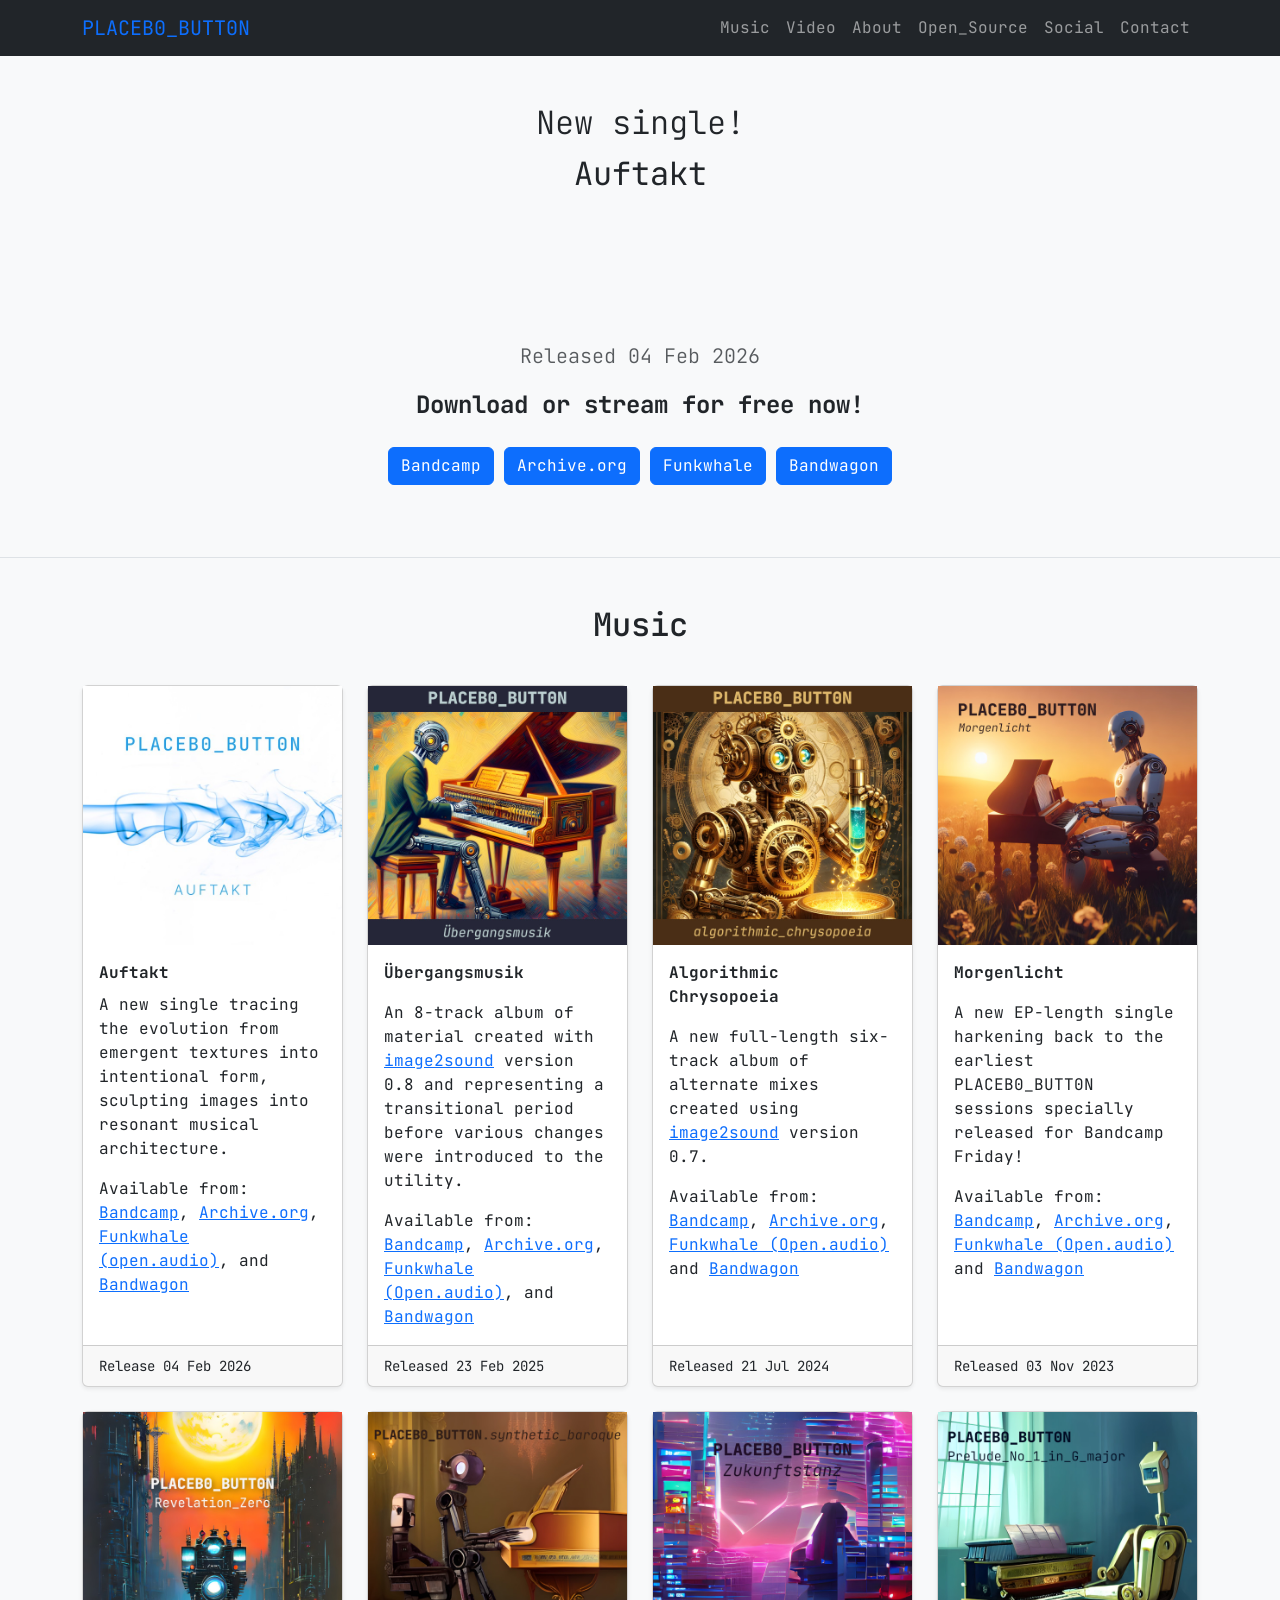
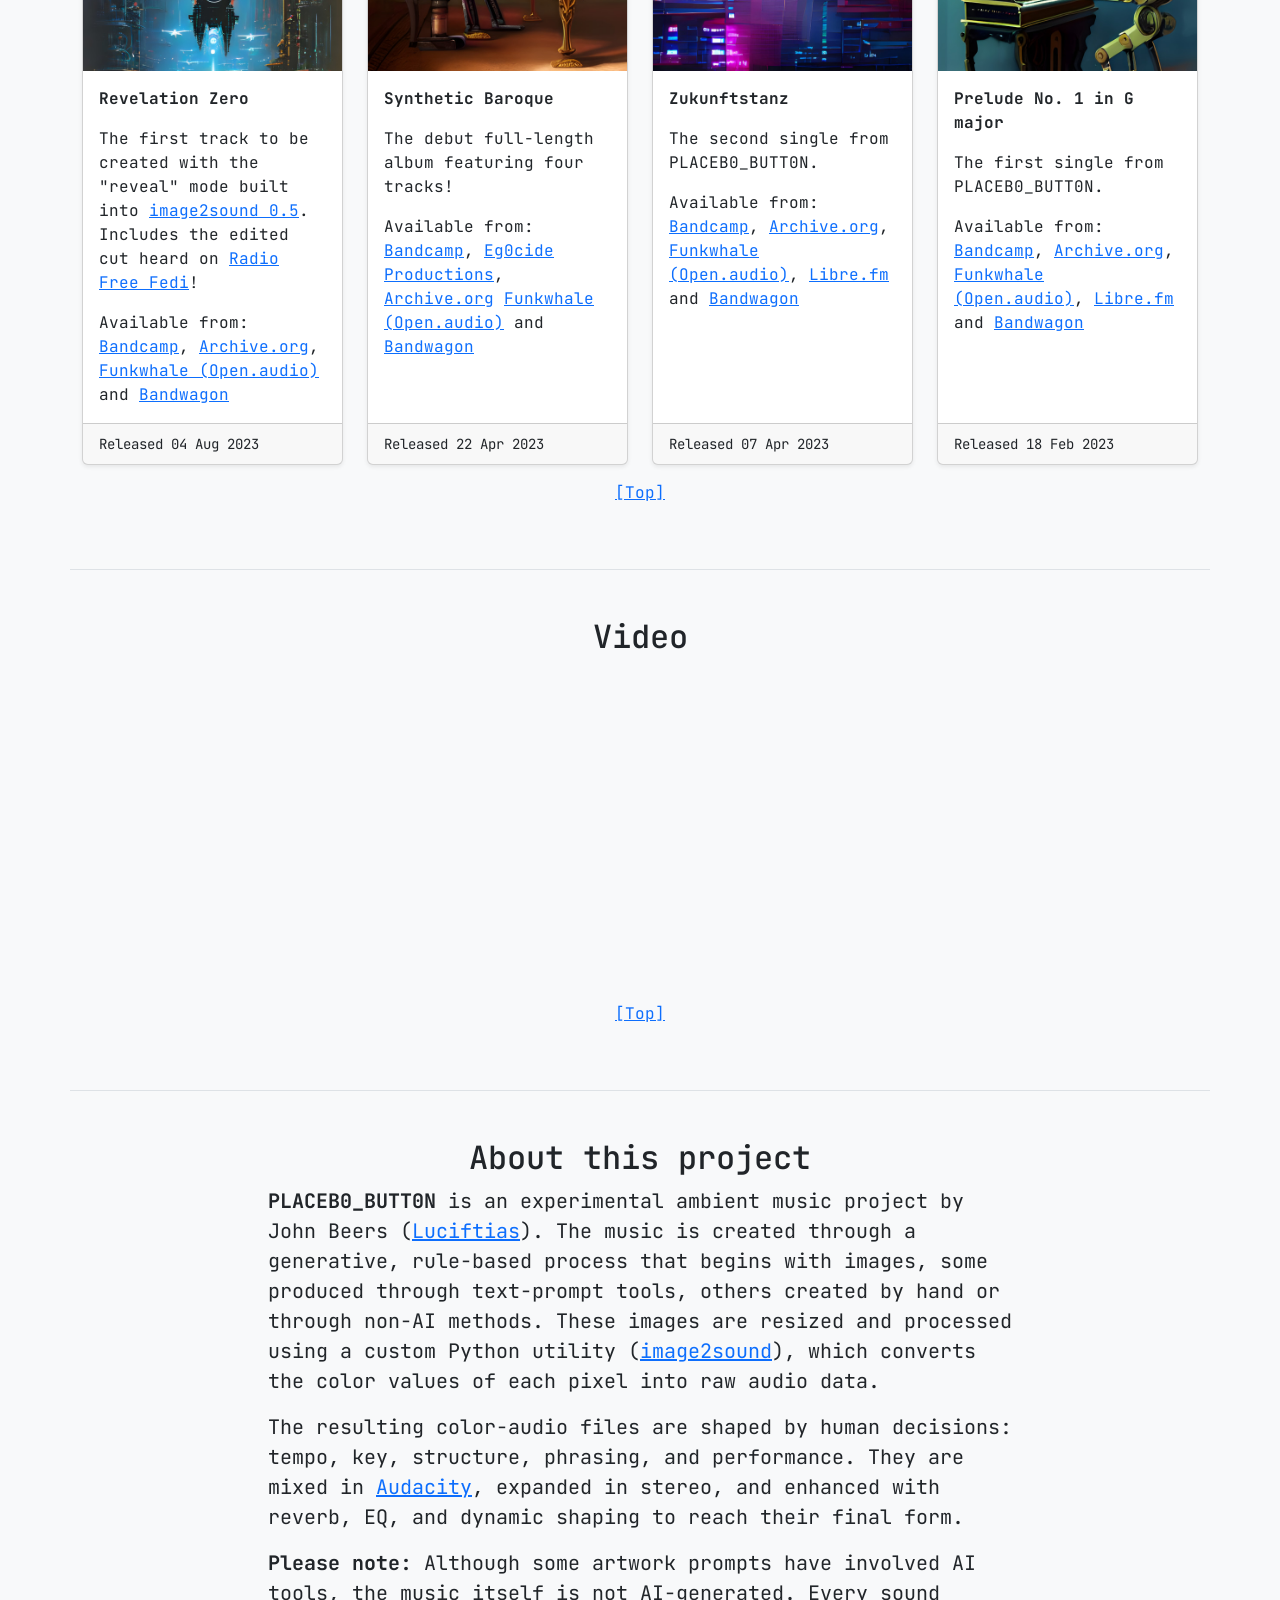
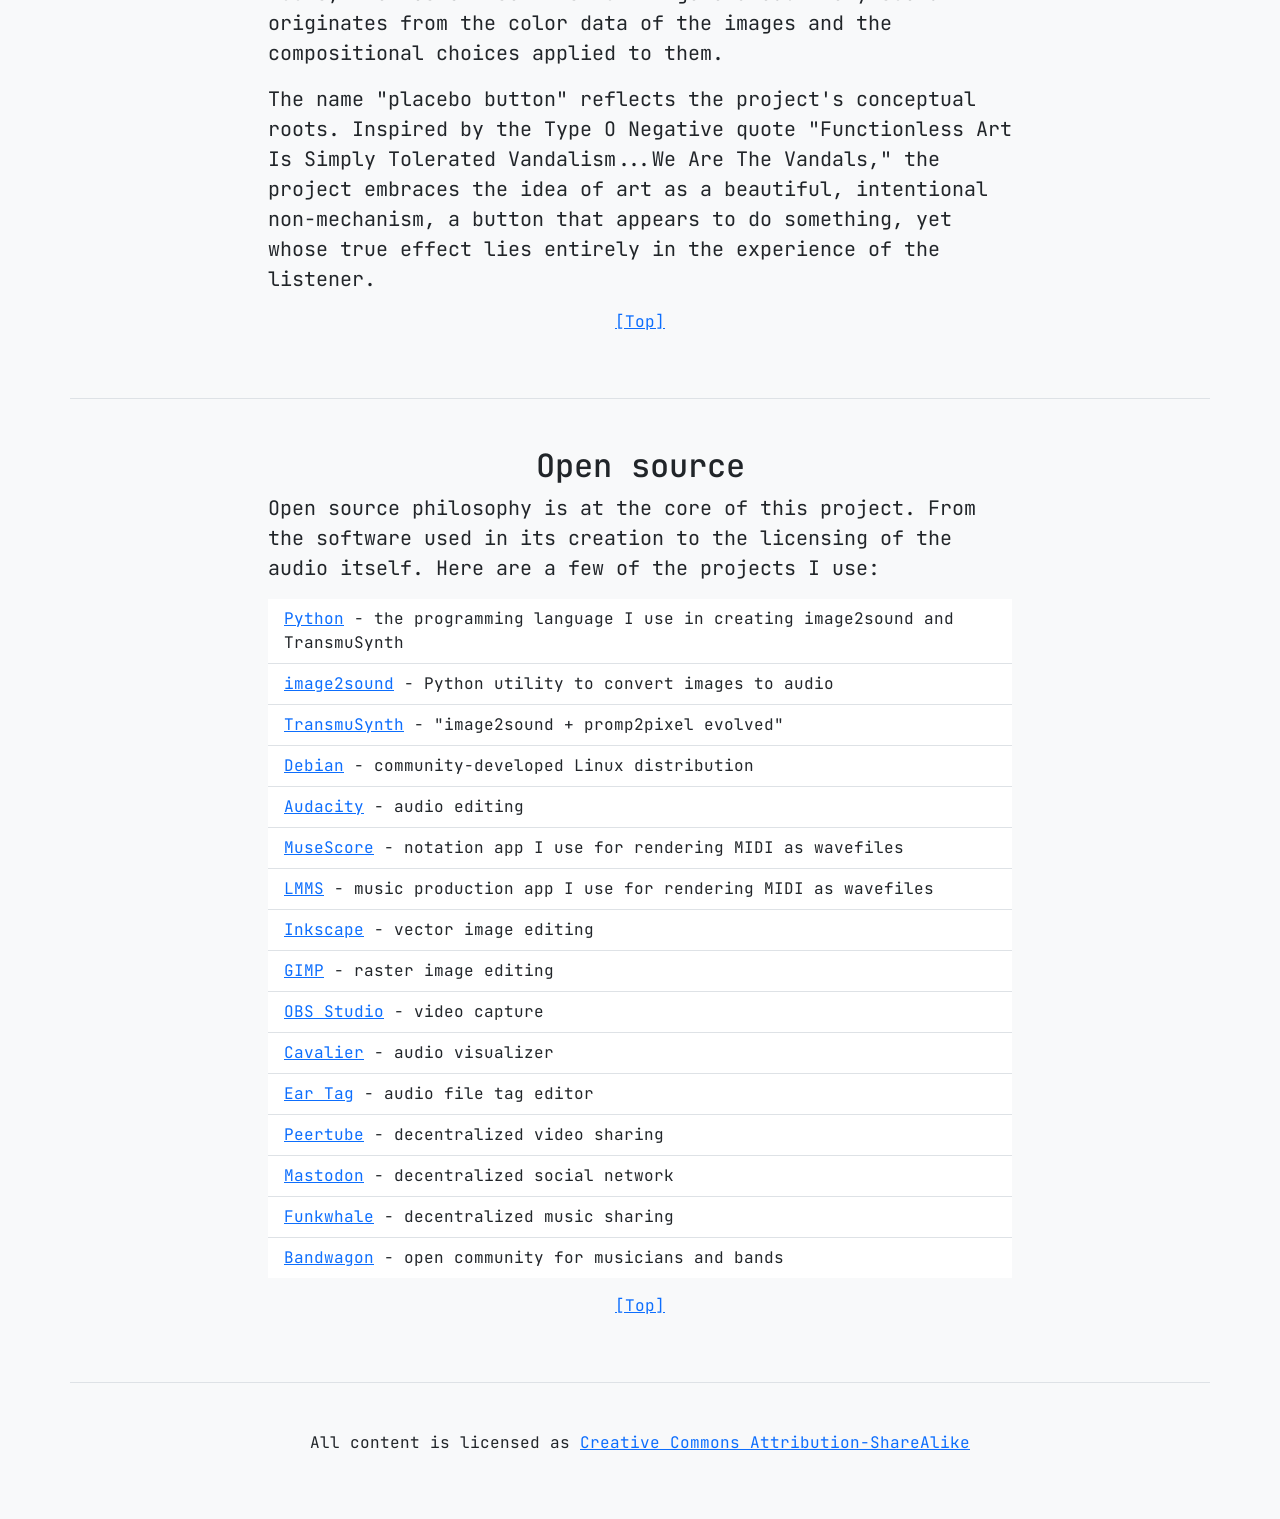
==== index.html @ 955a3306 "Add local copies for Bootstrap" ====
<!doctype html>
<html lang="en">

<head>
    <meta charset="UTF-8">
    <meta name="viewport" content="width=device-width, initial-scale=1">
    <meta name="keywords" content="experimental, ambient, generative music, process music, computer music, python">
    <meta name="description" content="Placebo Button: experimental ambient">
    <link rel="stylesheet" href="css/bootstrap.min.css">
    <link rel="stylesheet" href="css/style.css">
    <title>Placebo Button</title>
</head>

<body>

    <!-- Navbar -->
    <nav class="navbar navbar-expand-lg navbar-dark bg-dark sticky-top">
        <div class="container container-fluid">
            <a class="navbar-brand text-primary" href="#top">PLACEB0_BUTT0N</a>
            <button class="navbar-toggler" type="button" data-bs-toggle="collapse"
                data-bs-target="#navbarSupportedContent" aria-controls="navbarSupportedContent" aria-expanded="false"
                aria-label="Toggle navigation">
                <span class="navbar-toggler-icon"></span>
            </button>
            <div class="collapse navbar-collapse justify-content-end" id="navbarSupportedContent">
                <ul class="navbar-nav mb-2 mb-lg-0">
                    <li class="nav-item">
                        <a class="nav-link" href="#music">Music</a>
                    </li>
                    <li class="nav-item">
                        <a class="nav-link" href="#video">Video</a>
                    </li>
                    <li class="nav-item">
                        <a class="nav-link" href="#about">About</a>
                    </li>
                    <li class="nav-item">
                        <a class="nav-link" href="#opensource">Open_Source</a>
                    </li>
                    <li class="nav-item">
                        <a class="nav-link" href="https://mastodon.social/@johnbeers">Social</a>
                    </li>
                    <li class="nav-item">
                        <a class="nav-link" href="mailto:jaerrib[at]tutanota[dot]com">Contact</a>
                    </li>
                </ul>
            </div>
        </div>
    </nav>
    <!-- End Navbar -->

    <main>

        <!-- Recent -->
        <section class="text-center container" id="top">
            <div class="row py-5">
                <div class="col-lg-6 col-md-8 mx-auto">
                    <h2 class="fw-light">New single!</h2>
                    <p class="fs-2">Auftakt</p>
                    <iframe style="border: 0; width: 400px; height: 120px;"
                        src="https://bandcamp.com/EmbeddedPlayer/album=2917614278/size=large/bgcol=ffffff/linkcol=0687f5/tracklist=false/artwork=small/transparent=true/"
                        seamless><a href="https://placebobutton.bandcamp.com/album/bergangsmusik">Auftakt by
                            Placebo Button</a></iframe>
                    <p class="lead text-body-secondary">Released 04 Feb 2026</p>
                    <p class="fw-bold fs-4 text-tertiary">Download or stream for free now!</p>
                    <p>
                        <a href="https://placebobutton.bandcamp.com/album/auftakt"
                            class="btn btn-primary my-2">Bandcamp</a>
                        <a href="https://archive.org/details/placebo-button-auftakt"
                            class="btn btn-primary my-2">Archive.org</a>
                        <a href="https://open.audio/library/albums/22148" class="btn btn-primary my-2">Funkwhale</a>
                        <a href="https://bandwagon.fm/69831b5cc3019e7d682afc79"
                            class="btn btn-primary my-2">Bandwagon</a>
                    </p>
                </div>
            </div>
        </section>
        <!-- End Recent -->

        <!-- Music -->
        <section class="album py-5 border-top" id="music">
            <div class="container">
                <h2 class="text-center">Music</h2>
                <div class="row row-cols-1 mt-3 row-cols-sm-1 row-cols-md-2 row-cols-lg-4 g-4">

                    <div class="col d-flex align-items-stretch">
                        <div class="card shadow-sm">
                            <img src="img/Auftakt-cover.jpg" alt="Auftakt artwork">
                            <div class="card-body">
                                <p class="card-title fw-bold">Auftakt</p>
                                <p class="card-text">A new single tracing the evolution from emergent textures into
                                    intentional form, sculpting images into resonant musical architecture.</p>
                                <p class="card-text">Available from: <a href="https://placebobutton.bandcamp.com/album/auftakt">Bandcamp</a>, <a href="https://archive.org/details/placebo-button-auftakt">Archive.org</a>, <a href="https://open.audio/library/albums/22148">Funkwhale (open.audio)</a>,
                                    and <a href="https://bandwagon.fm/69831b5cc3019e7d682afc79">Bandwagon</a></p>
                            </div>
                            <div class="card-footer">
                                <small>Release 04 Feb 2026</small>
                            </div>
                        </div>
                    </div>

                    <div class="col d-flex align-items-stretch">
                        <div class="card shadow-sm">
                            <img src="img/Uebergangsmusik-cover.jpg" alt="Übergangsmusik artwork">
                            <div class="card-body">
                                <p class="card-text fw-bold">Übergangsmusik</p>
                                <p class="card-text">An 8-track album of material created with
                                    <a href="https://codeberg.org/jaerrib/image2sound">image2sound</a> version 0.8
                                    and representing a transitional period before various changes were introduced
                                    to the utility.
                                </p>
                                <p class="card-text">Available from:
                                    <a href="https://placebobutton.bandcamp.com/album/bergangsmusik">Bandcamp</a>,
                                    <a
                                        href="https://archive.org/details/placebo-button-uebergangsmusik">Archive.org</a>,
                                    <a href="https://open.audio/library/albums/21777">Funkwhale (Open.audio)</a>,
                                    and <a href="https://bandwagon.fm/67b61af5594e0cd573b4cb09">Bandwagon</a>
                                </p>
                                </div>
                            <div class="card-footer">
                                <small>Released 23 Feb 2025</small>
                            </div>
                        </div>
                    </div>

                    <div class="col d-flex align-items-stretch">
                        <div class="card shadow-sm">
                            <img src="img/Algorithmic_Chrysopoeia-cover.jpg" alt="Algorithmic Chrysopoeia artwork">
                            <div class="card-body">
                                <p class="card-text fw-bold">Algorithmic Chrysopoeia</p>
                                <p class="card-text">A new full-length six-track album of alternate mixes created using
                                    <a href="https://codeberg.org/jaerrib/image2sound">image2sound</a> version 0.7.
                                </p>
                                <p class="card-text">Available from:
                                    <a
                                        href="https://placebobutton.bandcamp.com/album/algorithmic-chrysopoeia">Bandcamp</a>,
                                    <a
                                        href="https://archive.org/details/placebo-button-algorithmic-chrysopoeia">Archive.org</a>,
                                    <a href="https://open.audio/library/albums/21080">Funkwhale (Open.audio)</a>
                                    and <a href="https://bandwagon.fm/66d9da8194fb8b9241c77f8c">Bandwagon</a>
                                </p>
                            </div>
                            <div class="card-footer">
                                <small>Released 21 Jul 2024</small>
                            </div>
                        </div>
                    </div>

                    <div class="col d-flex align-items-stretch">
                        <div class="card shadow-sm">
                            <img src="img/Morgenlicht-cover.jpg" alt="Morgenlicht artwork">
                            <div class="card-body">
                                <p class="card-text fw-bold">Morgenlicht</p>
                                <p class="card-text">A new EP-length single harkening back to the earliest
                                    PLACEB0_BUTT0N sessions specially released for Bandcamp Friday!</p>
                                <p class="card-text">Available from:
                                    <a href="https://placebobutton.bandcamp.com/album/morgenlicht">Bandcamp</a>,
                                    <a href="https://archive.org/details/placebo-button-morgenlicht">Archive.org</a>,
                                    <a href="https://open.audio/library/albums/20533/">Funkwhale (Open.audio)</a>
                                    and <a href="https://bandwagon.fm/66d9dcf5b5aa3f28e6094b66">Bandwagon</a>
                                </p>
                            </div>
                            <div class="card-footer">
                                <small>Released 03 Nov 2023</small>
                            </div>
                        </div>
                    </div>

                    <div class="col d-flex align-items-stretch">
                        <div class="card shadow-sm">
                            <img src="img/Revelation_Zero-cover.jpg" alt="Revelation Zero artwork">
                            <div class="card-body">
                                <p class="card-text fw-bold">Revelation Zero</p>
                                <p class="card-text">The first track to be created with the "reveal" mode built into <a
                                        href="https://codeberg.org/jaerrib/image2sound">image2sound 0.5</a>. Includes
                                    the edited cut heard on <a href="https://radiofreefedi.net/">Radio Free Fedi</a>!
                                </p>
                                <p class="card-text">Available from:
                                    <a href="https://placebobutton.bandcamp.com/album/revelation-zero">Bandcamp</a>,
                                    <a
                                        href="https://archive.org/details/01-placebo-button-revelation-zero_202308">Archive.org</a>,
                                    <a href="https://open.audio/library/albums/19791/">Funkwhale (Open.audio)</a> and
                                    <a href="https://bandwagon.fm/66d9dd56b5aa3f28e6094b7a">Bandwagon</a>
                                </p>
                            </div>
                            <div class="card-footer">
                                <small>Released 04 Aug 2023</small>
                            </div>
                        </div>
                    </div>

                    <div class="col d-flex align-items-stretch">
                        <div class="card shadow-sm">
                            <img src="img/Synthetic_Baroque-cover.jpg" alt="Synthetic Baroque artwork">
                            <div class="card-body">
                                <p class="card-text fw-bold">Synthetic Baroque</p>
                                <p class="card-text">The debut full-length album featuring four tracks!</p>
                                <p class="card-text">Available from:
                                    <a href="https://placebobutton.bandcamp.com/album/synthetic-baroque">Bandcamp</a>,
                                    <a href="https://eg0cide.com/2023/04/22/placebo_button-synthetic_baroque-eg0_258/">Eg0cide
                                        Productions</a>, <a href="https://archive.org/details/eg0_258">Archive.org</a>
                                    <a href="https://open.audio/library/albums/19341/">Funkwhale (Open.audio)</a>
                                    and <a href="https://bandwagon.fm/66d9ddb6b5aa3f28e6094b95">Bandwagon</a>
                                </p>
                            </div>
                            <div class="card-footer">
                                <small>Released 22 Apr 2023</small>
                            </div>
                        </div>
                    </div>

                    <div class="col d-flex align-items-stretch">
                        <div class="card shadow-sm">
                            <img src="img/Zukunftstanz-cover.jpg" alt="Zukunftstanz artwork">
                            <div class="card-body">
                                <p class="card-text fw-bold">Zukunftstanz</p>
                                <p class="card-text">The second single from PLACEB0_BUTT0N.</p>
                                <p class="card-text">Available from: <a
                                        href="https://placebobutton.bandcamp.com/album/zukunftstanz">Bandcamp</a>,
                                    <a
                                        href="https://archive.org/details/01-placebo-button-zukunftstanz">Archive.org</a>,
                                    <a href="https://open.audio/channels/placebobutton/">Funkwhale (Open.audio)</a>,
                                    <a href="https://libre.fm/artist/Placebo+Button/album/Zukunftstanz">Libre.fm</a> and
                                    <a href="https://bandwagon.fm/66d9de2db5aa3f28e6094bb8">Bandwagon</a>
                                </p>
                                </p>
                            </div>
                            <div class="card-footer">
                                <small>Released 07 Apr 2023</small>
                            </div>
                        </div>
                    </div>

                    <div class="col d-flex align-items-stretch">
                        <div class="card shadow-sm d-flex">
                            <img src="img/Prelude_No_1-cover.jpg" alt="Prelude No. 1 artwork">
                            <div class="card-body">
                                <p class="card-text fw-bold">Prelude No. 1 in G major</p>
                                <p class="card-text">The first single from PLACEB0_BUTT0N.
                                <p>
                                <p class="card-text">Available from:
                                    <a
                                        href="https://placebobutton.bandcamp.com/track/prelude-no-1-in-g-major">Bandcamp</a>,
                                    <a
                                        href="https://archive.org/details/placebo-button-prelude-no.-1-in-g-major">Archive.org</a>,
                                    <a href="https://open.audio/channels/placebobutton/">Funkwhale (Open.audio)</a>,
                                    <a
                                        href="https://libre.fm/artist/Placebo+Button/album/Prelude+No.+1+in+G+major">Libre.fm</a>
                                    and <a href="https://bandwagon.fm/66d9de79b5aa3f28e6094bc4">Bandwagon</a>
                                </p>
                            </div>
                            <div class="card-footer">
                                <small>Released 18 Feb 2023</small>
                            </div>
                        </div>
                    </div>
                </div>
                <p class="mt-3 text-center"><a href="#top">[Top]</a></p>
            </div>
        </section>
        <!-- End Music -->

        <!-- Video -->
        <section class="container py-5 border-top text-center" id="video">
            <h2 class="text-center">Video</h2>
            <iframe title="Placebo_Button &quot;Zukunftstanz&quot;"
                src="https://peertube.linuxrocks.online/videos/embed/b847522f-ad50-4c81-93f4-10df7a2319ed"
                allowfullscreen="" sandbox="allow-same-origin allow-scripts allow-popups" width="560" height="315"
                frameborder="0"></iframe>
            <p class="mt-3 text-center"><a href="#top">[Top]</a></p>
        </section>
        <!-- End Video -->

        <!-- About -->
        <section class="container py-5 border-top" id="about">
            <h2 class="text-center">About this project</h2>
            <div class="col-lg-8 px-0 mx-auto text-left">
                <p class="fs-5"><strong>PLACEB0_BUTT0N</strong> is an experimental ambient music project by John Beers
                    (<a href="https://luciftias.neocities.org/">Luciftias</a>). The music is created through a
                    generative, rule-based process that begins with images, some produced through text-prompt tools,
                    others created by hand or through non-AI methods. These images are resized and processed using a
                    custom Python utility (<a href="https://codeberg.org/jaerrib/image2sound">image2sound</a>), which
                    converts the color values of each pixel into raw audio data.</p>
                <p class="fs-5">The resulting color-audio files are shaped by human decisions: tempo, key, structure,
                    phrasing, and performance. They are mixed in <a href="https://www.audacityteam.org/">Audacity</a>,
                    expanded in stereo, and enhanced with reverb, EQ, and dynamic shaping to reach their final form.</p>
                <p class="fs-5"><strong>Please note:</strong> Although some artwork prompts have involved AI tools, the
                    music itself is not AI-generated. Every sound originates from the color data of the images and the
                    compositional choices applied to them.</p>
                <p class="fs-5">The name "placebo button" reflects the project's conceptual roots. Inspired by the Type
                    O Negative quote "Functionless Art Is Simply Tolerated Vandalism...We Are The Vandals," the project
                    embraces the idea of art as a beautiful, intentional non-mechanism, a button that appears to do
                    something, yet whose true effect lies entirely in the experience of the listener.</p>
                <p class="mt-3 text-center"><a href="#top">[Top]</a></p>
            </div>
        </section>
        <!-- End About -->

        <!-- Open Source -->
        <section class="container py-5 border-top" id="opensource">
            <h2 class="text-center">Open source</h2>
            <div class="col-lg-8 px-0 text-left mx-auto">
                <p class="fs-5">Open source philosophy is at the core of this project. From the software used in its
                    creation to the licensing of the audio itself. Here are a few of the projects I use:</p>
                <ul class="list-group list-group-flush">
                    <li class="list-group-item"><a href="https://www.python.org/">Python</a> - the programming language
                        I use in creating image2sound and TransmuSynth</li>
                    <li class="list-group-item"><a href="https://codeberg.org/jaerrib/image2sound">image2sound</a> -
                        Python utility to convert images to audio</li>
                    <li class="list-group-item"><a href="https://codeberg.org/jaerrib/TransmuSynth">TransmuSynth</a> - "image2sound + promp2pixel evolved"</li>
                    <li class="list-group-item"><a href ="https://www.debian.org/">Debian</a> - community-developed Linux distribution</li>
                    <li class="list-group-item"><a href="https://www.audacityteam.org/">Audacity</a> - audio editing</li>
                    <li class="list-group-item"><a href="https://musescore.org">MuseScore</a> - notation app I use for rendering MIDI as wavefiles</li>
                    <li class="list-group-item"><a href="https://musescore.org">LMMS</a> - music production app I use for rendering MIDI as wavefiles</li>
                    <li class="list-group-item"><a href="https://inkscape.org/">Inkscape</a> - vector image editing</li>
                    <li class="list-group-item"><a href="https://gimp.org/">GIMP</a> - raster image editing</li>
                    <li class="list-group-item"><a href="https://obsproject.com/">OBS Studio</a> - video capture</li>
                    <li class="list-group-item"><a href="https://github.com/fsobolev/cavalier">Cavalier</a> - audio
                        visualizer</li>
                    <li class="list-group-item"><a href="https://gitlab.gnome.org/World/eartag">Ear Tag</a> - audio file
                        tag editor</li>
                    <li class="list-group-item"><a href="https://joinpeertube.org/">Peertube</a> - decentralized video
                        sharing</li>
                    <li class="list-group-item"><a href="https://joinmastodon.org/">Mastodon</a> - decentralized social
                        network</li>
                    <li class="list-group-item"><a href="https://funkwhale.audio/">Funkwhale</a> - decentralized music
                        sharing</li>
                    <li class="list-group-item"><a href="https://bandwagon.fm/">Bandwagon</a> - open community for
                        musicians and bands</li>
                </ul>
                <p class="mt-3 text-center"><a href="#top">[Top]</a></p>
            </div>
        </section>
        <!-- End Open Source -->

    </main>

    <!-- Footer -->
    <footer class="footer mt-auto bg-body-tertiary">
        <div class="container py-5 border-top">
            <p class="text-center">All content is licensed as <a
                    href="https://creativecommons.org/licenses/by-sa/4.0/">Creative Commons Attribution-ShareAlike</a>
            </p>
        </div>
    </footer>
    <!-- End Footer -->
    <script src="js/bootstrap.bundle.min.js.js"></script>
</body>

</html>
---- css/style.css ----
@import url('https://fonts.googleapis.com/css2?family=JetBrains+Mono:wght@200;400;800&display=swap');
@import url("https://cdn.jsdelivr.net/npm/bootstrap-icons@1.10.4/font/bootstrap-icons.css");

* {
    margin: 0;
    padding: 0;
    font-family: 'JetBrains Mono', monospace;
}

body {
    background-color: var(--bs-light);
}

@media (prefers-color-scheme: dark) {
    body {
        background-color: var(--bs-dark);
        color: var(--bs-light)
    }

    .card,
    .card-body,
    .list-group,
    .list-group-item,
    iframe {
        background-color: var(--bs-dark);
        color: var(--bs-light);
    }

    img {
        opacity: 0.8;
    }
}
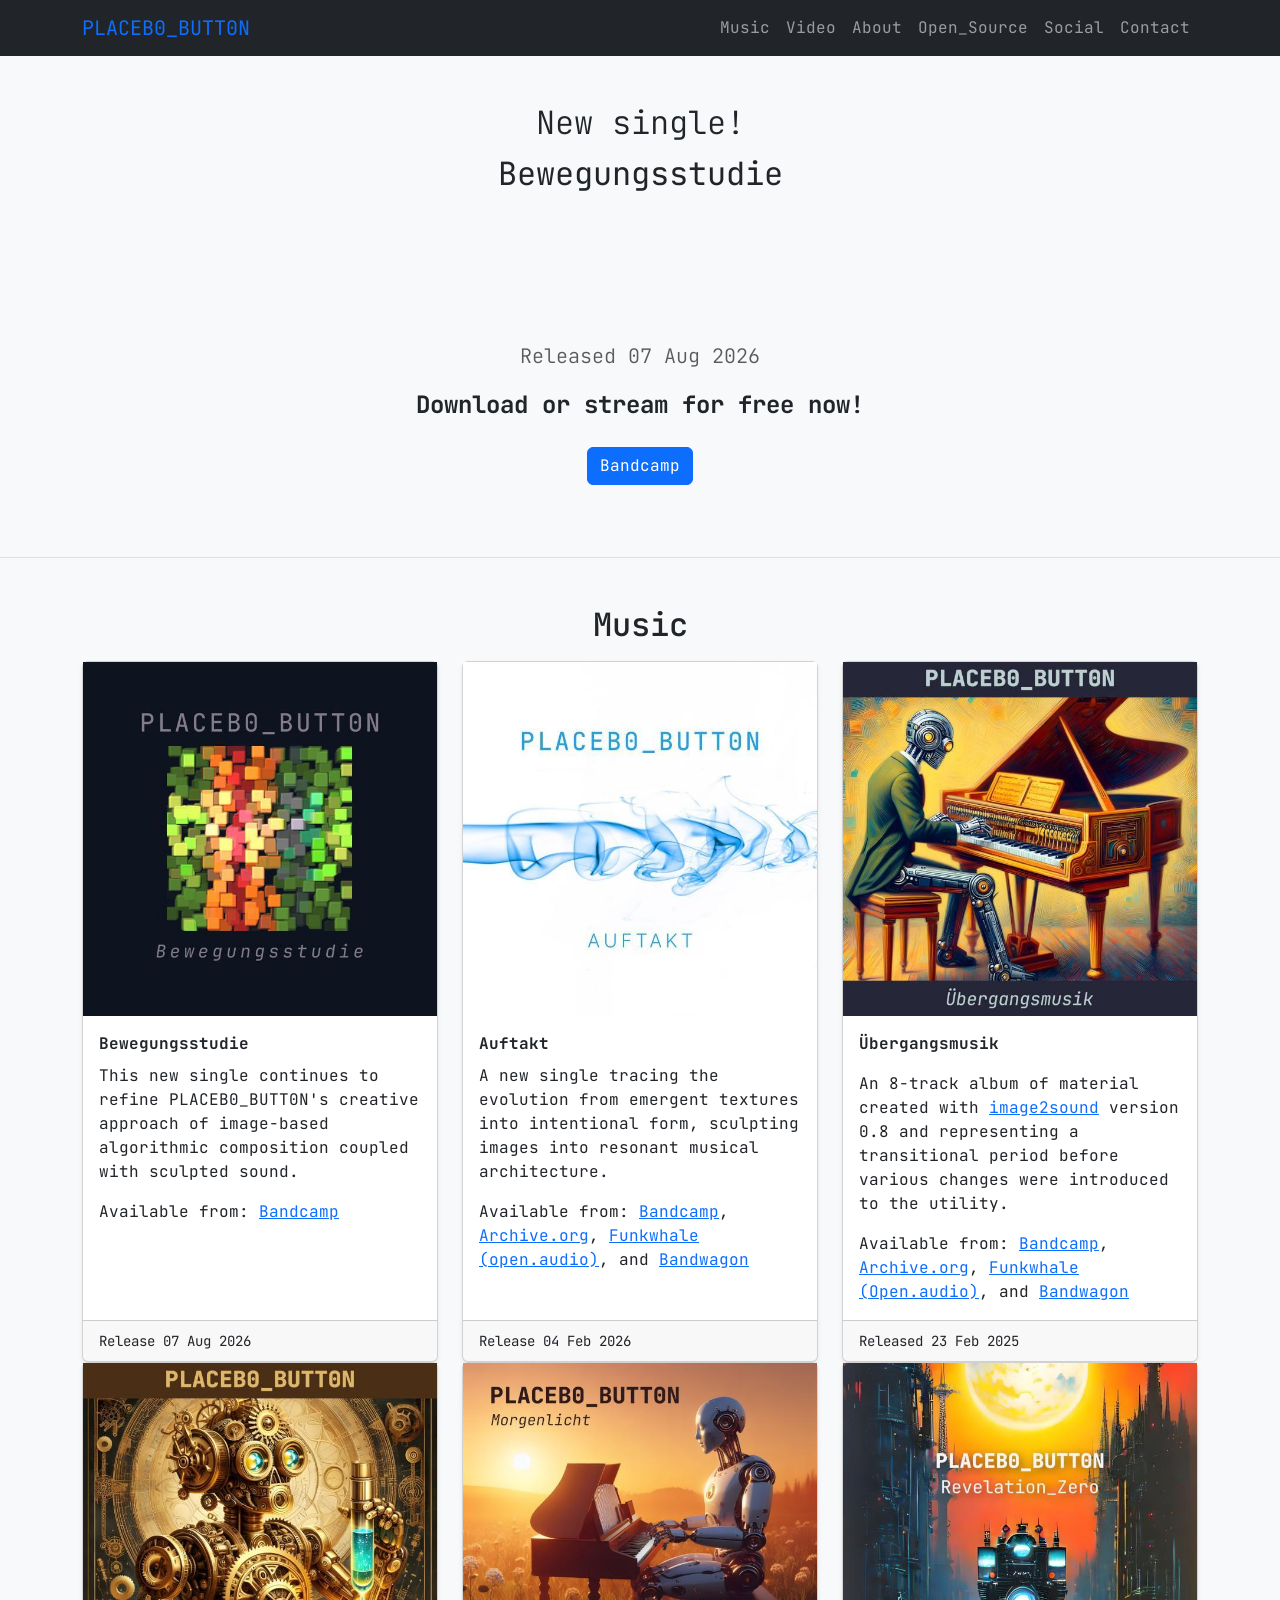
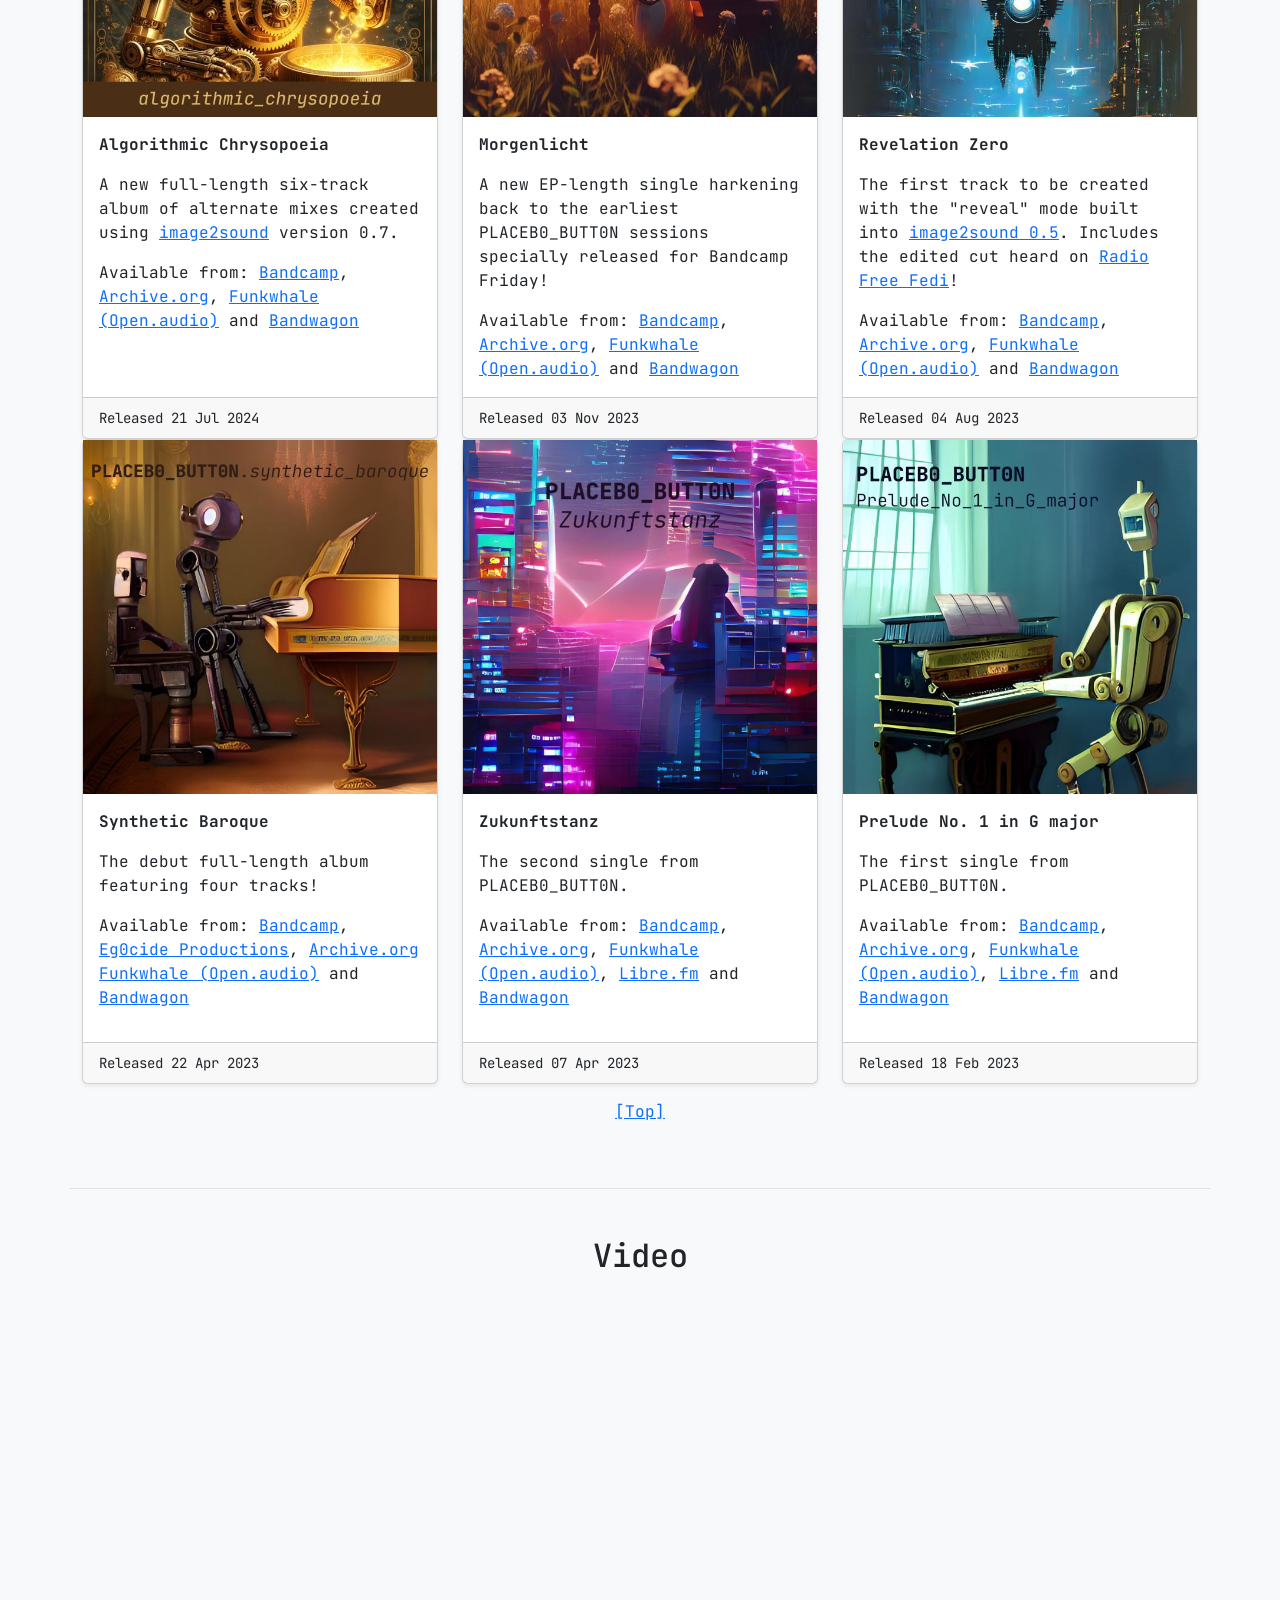
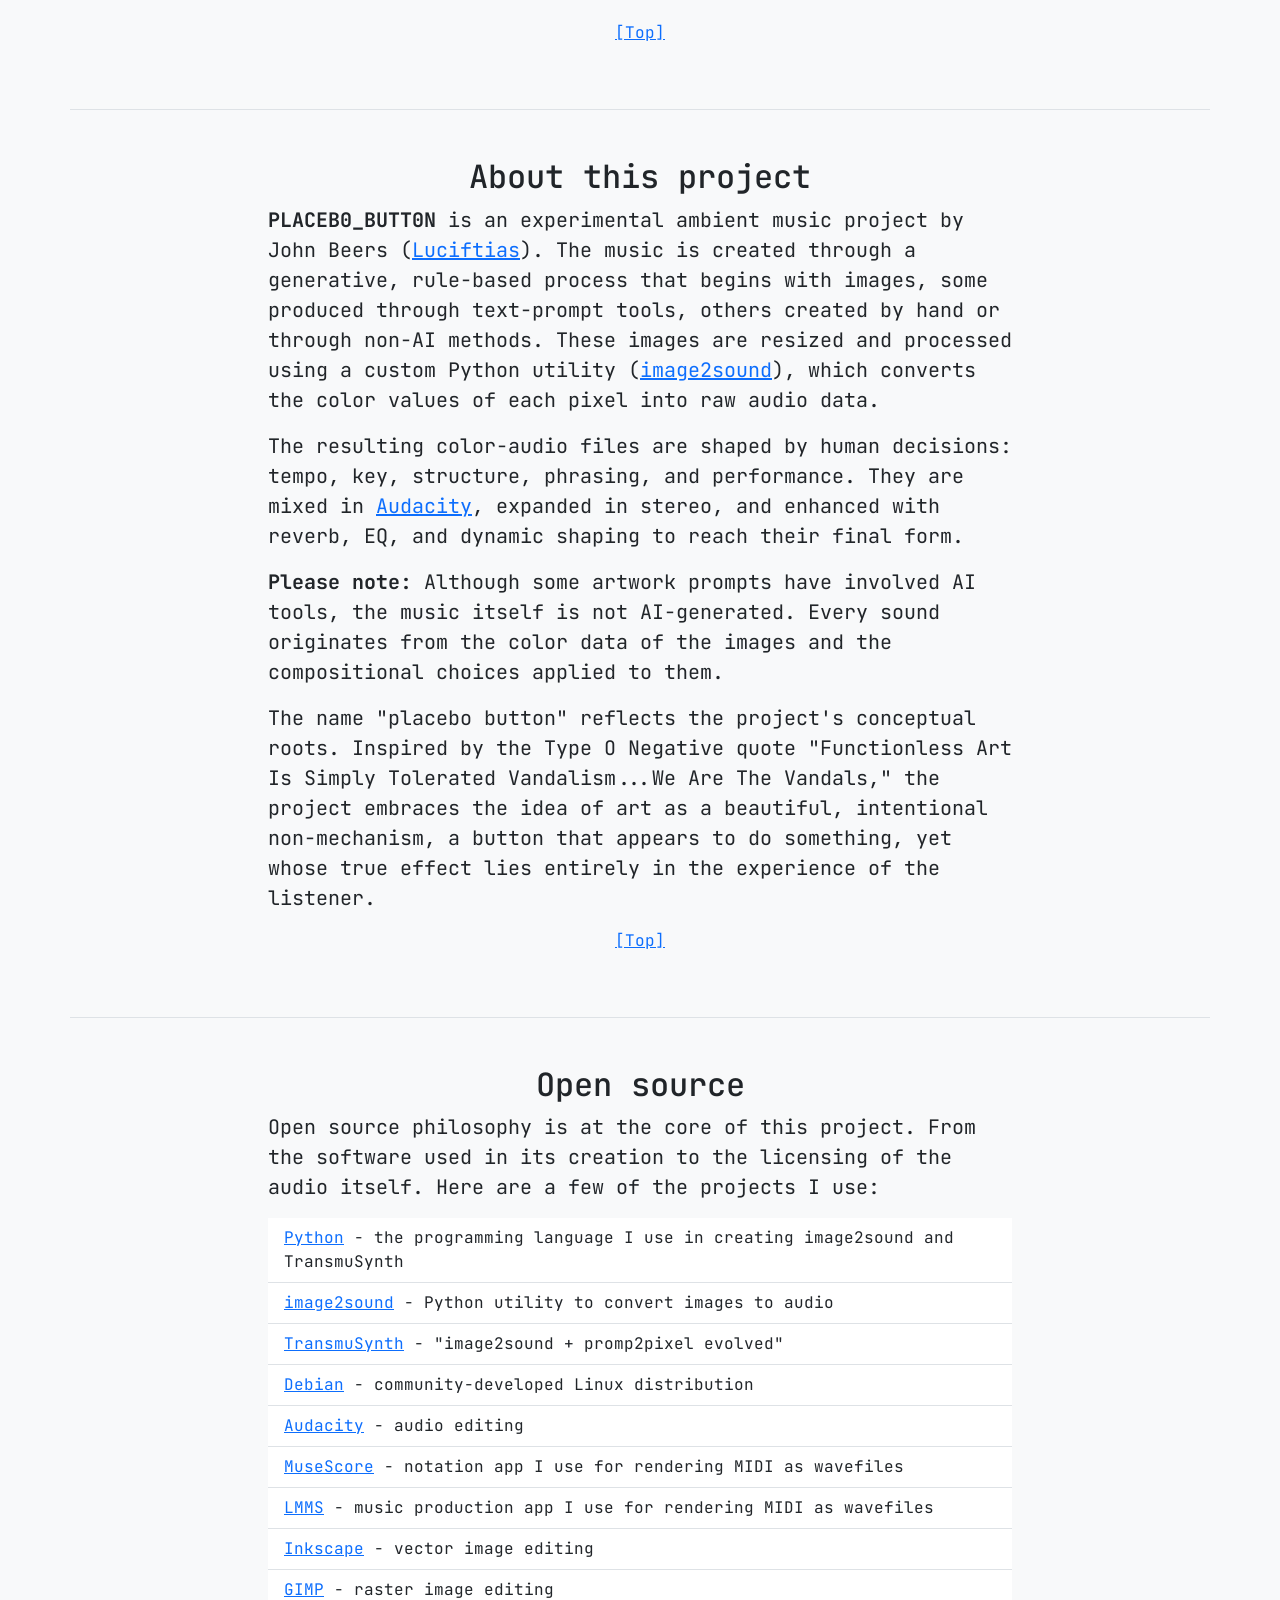
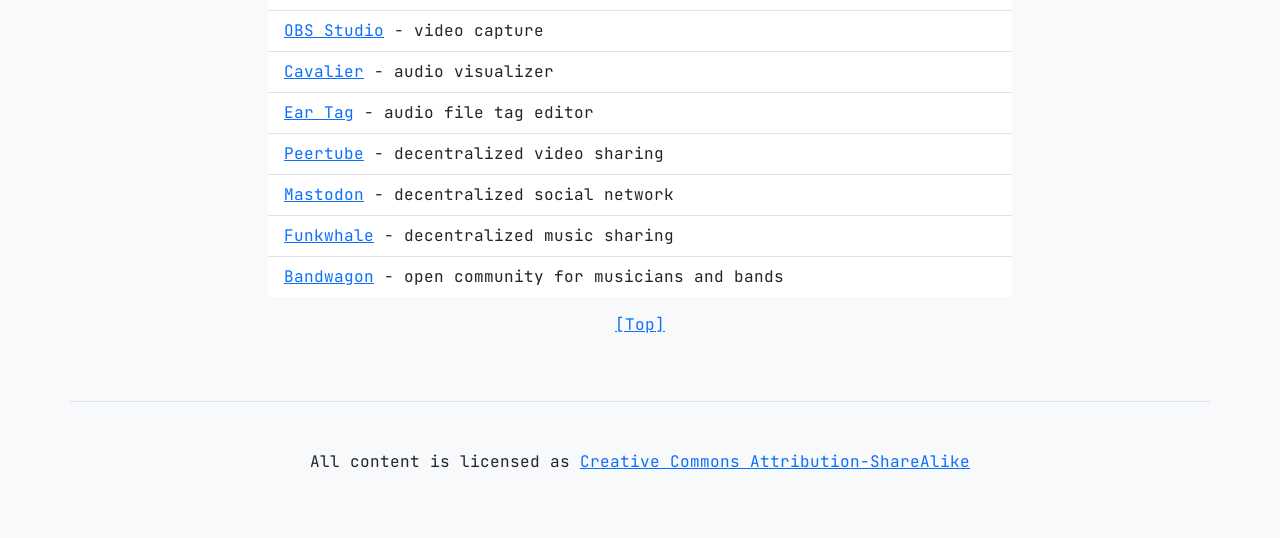
==== commit 6e1b1ae4: "Outline new release info" ====
--- a/index.html
+++ b/index.html
@@ -55,21 +55,16 @@
             <div class="row py-5">
                 <div class="col-lg-6 col-md-8 mx-auto">
                     <h2 class="fw-light">New single!</h2>
-                    <p class="fs-2">Auftakt</p>
+                    <p class="fs-2">Bewegungsstudie</p>
                     <iframe style="border: 0; width: 400px; height: 120px;"
-                        src="https://bandcamp.com/EmbeddedPlayer/album=2917614278/size=large/bgcol=ffffff/linkcol=0687f5/tracklist=false/artwork=small/transparent=true/"
-                        seamless><a href="https://placebobutton.bandcamp.com/album/bergangsmusik">Auftakt by
+                        src="https://bandcamp.com/EmbeddedPlayer/album=3588930839/size=large/bgcol=ffffff/linkcol=0687f5/tracklist=false/artwork=small/transparent=true/"
+                        seamless><a href="https://placebobutton.bandcamp.com/album/bewegungsstudie">Bewegungsstudie by
                             Placebo Button</a></iframe>
-                    <p class="lead text-body-secondary">Released 04 Feb 2026</p>
+                    <p class="lead text-body-secondary">Released 07 Aug 2026</p>
                     <p class="fw-bold fs-4 text-tertiary">Download or stream for free now!</p>
                     <p>
-                        <a href="https://placebobutton.bandcamp.com/album/auftakt"
+                        <a href="https://placebobutton.bandcamp.com/album/bewegungsstudie"
                             class="btn btn-primary my-2">Bandcamp</a>
-                        <a href="https://archive.org/details/placebo-button-auftakt"
-                            class="btn btn-primary my-2">Archive.org</a>
-                        <a href="https://open.audio/library/albums/22148" class="btn btn-primary my-2">Funkwhale</a>
-                        <a href="https://bandwagon.fm/69831b5cc3019e7d682afc79"
-                            class="btn btn-primary my-2">Bandwagon</a>
                     </p>
                 </div>
             </div>
@@ -80,7 +75,21 @@
         <section class="album py-5 border-top" id="music">
             <div class="container">
                 <h2 class="text-center">Music</h2>
-                <div class="row row-cols-1 mt-3 row-cols-sm-1 row-cols-md-2 row-cols-lg-4 g-4">
+                <div class="row row-cols-1 mt-3 row-cols-sm-1 row-cols-md-2 row-cols-lg-3">
+
+                    <div class="col d-flex align-items-stretch">
+                        <div class="card shadow-sm">
+                            <img src="img/Bewegungsstudie-cover.jpg" alt="Auftakt artwork">
+                            <div class="card-body">
+                                <p class="card-title fw-bold">Bewegungsstudie</p>
+                                <p class="card-text">This new single continues to refine PLACEB0_BUTT0N's creative approach of image-based algorithmic composition coupled with sculpted sound.</p>
+                                <p class="card-text">Available from: <a href="https://placebobutton.bandcamp.com/album/bewegungsstudiet">Bandcamp</a></p>
+                            </div>
+                            <div class="card-footer">
+                                <small>Release 07 Aug 2026</small>
+                            </div>
+                        </div>
+                    </div>
 
                     <div class="col d-flex align-items-stretch">
                         <div class="card shadow-sm">
@@ -310,7 +319,7 @@
                     <li class="list-group-item"><a href ="https://www.debian.org/">Debian</a> - community-developed Linux distribution</li>
                     <li class="list-group-item"><a href="https://www.audacityteam.org/">Audacity</a> - audio editing</li>
                     <li class="list-group-item"><a href="https://musescore.org">MuseScore</a> - notation app I use for rendering MIDI as wavefiles</li>
-                    <li class="list-group-item"><a href="https://musescore.org">LMMS</a> - music production app I use for rendering MIDI as wavefiles</li>
+                    <li class="list-group-item"><a href="https://lmms.io/">LMMS</a> - music production app I use for rendering MIDI as wavefiles</li>
                     <li class="list-group-item"><a href="https://inkscape.org/">Inkscape</a> - vector image editing</li>
                     <li class="list-group-item"><a href="https://gimp.org/">GIMP</a> - raster image editing</li>
                     <li class="list-group-item"><a href="https://obsproject.com/">OBS Studio</a> - video capture</li>
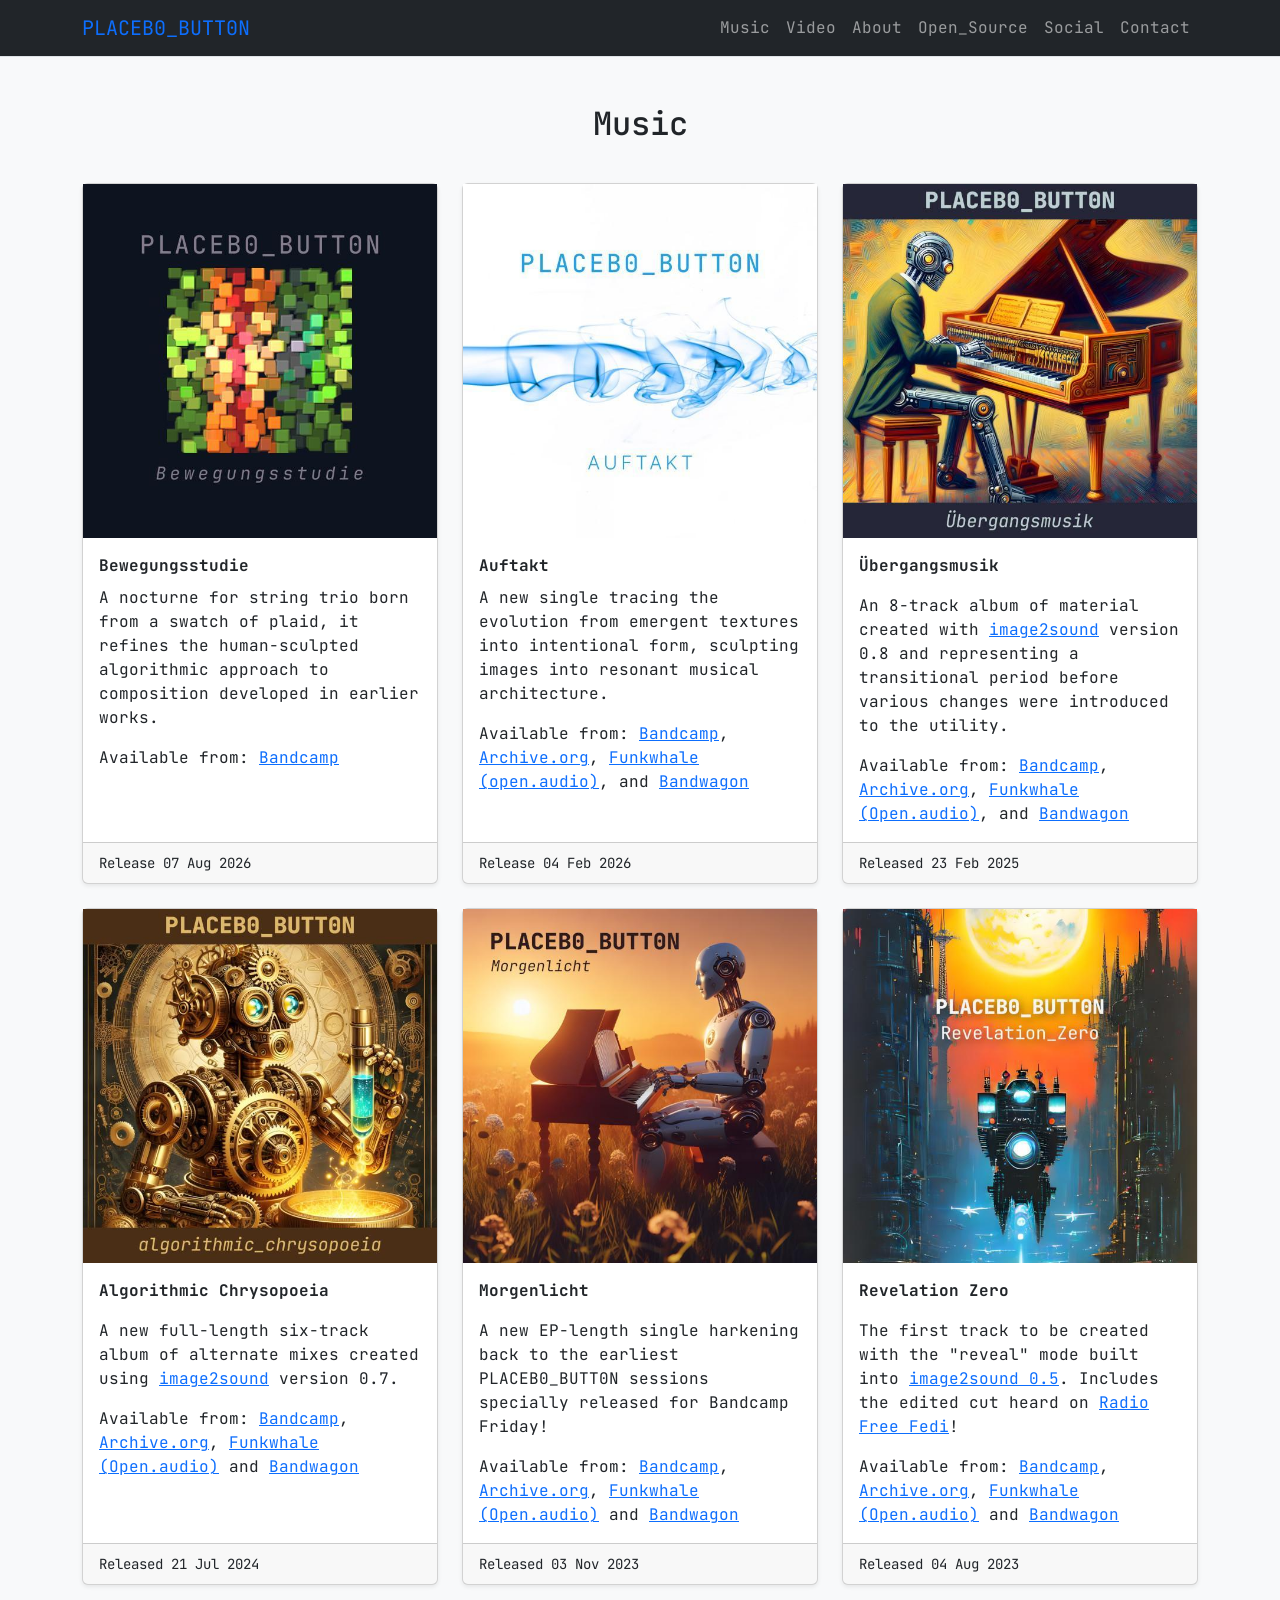
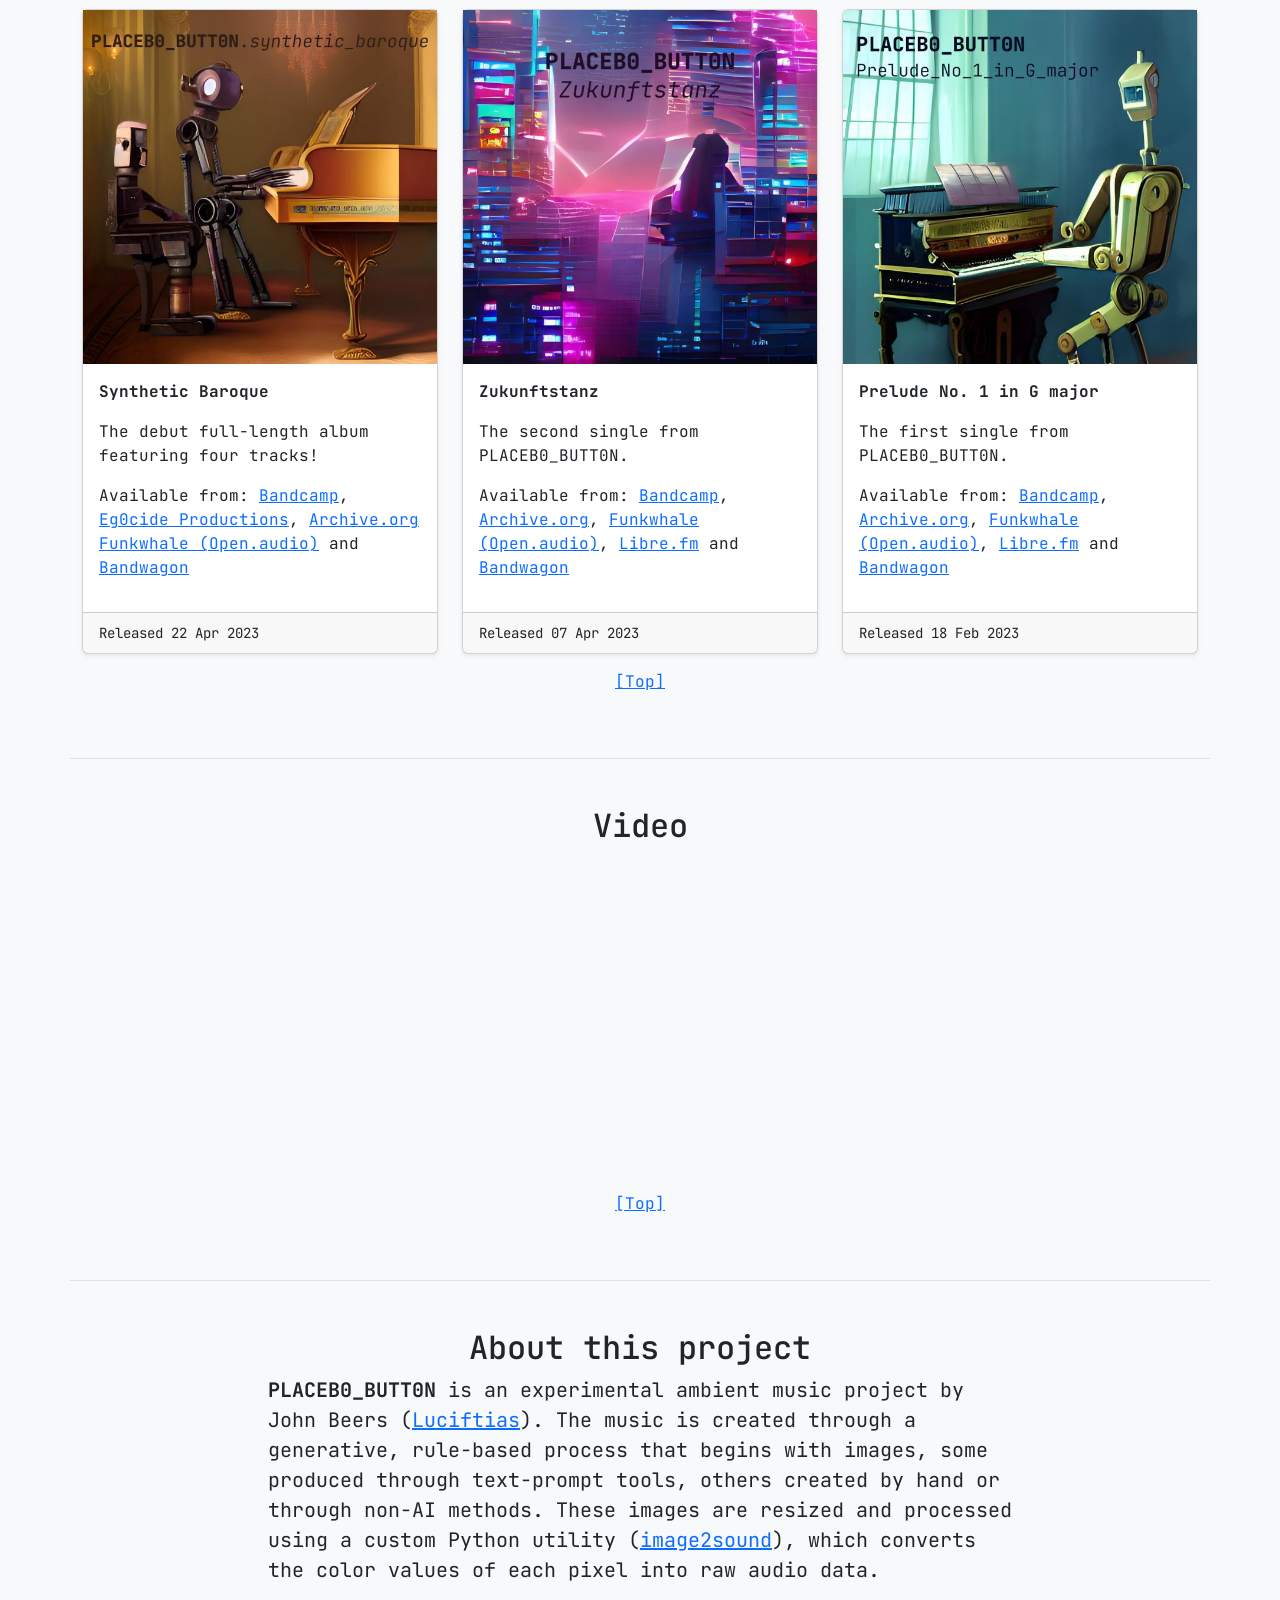
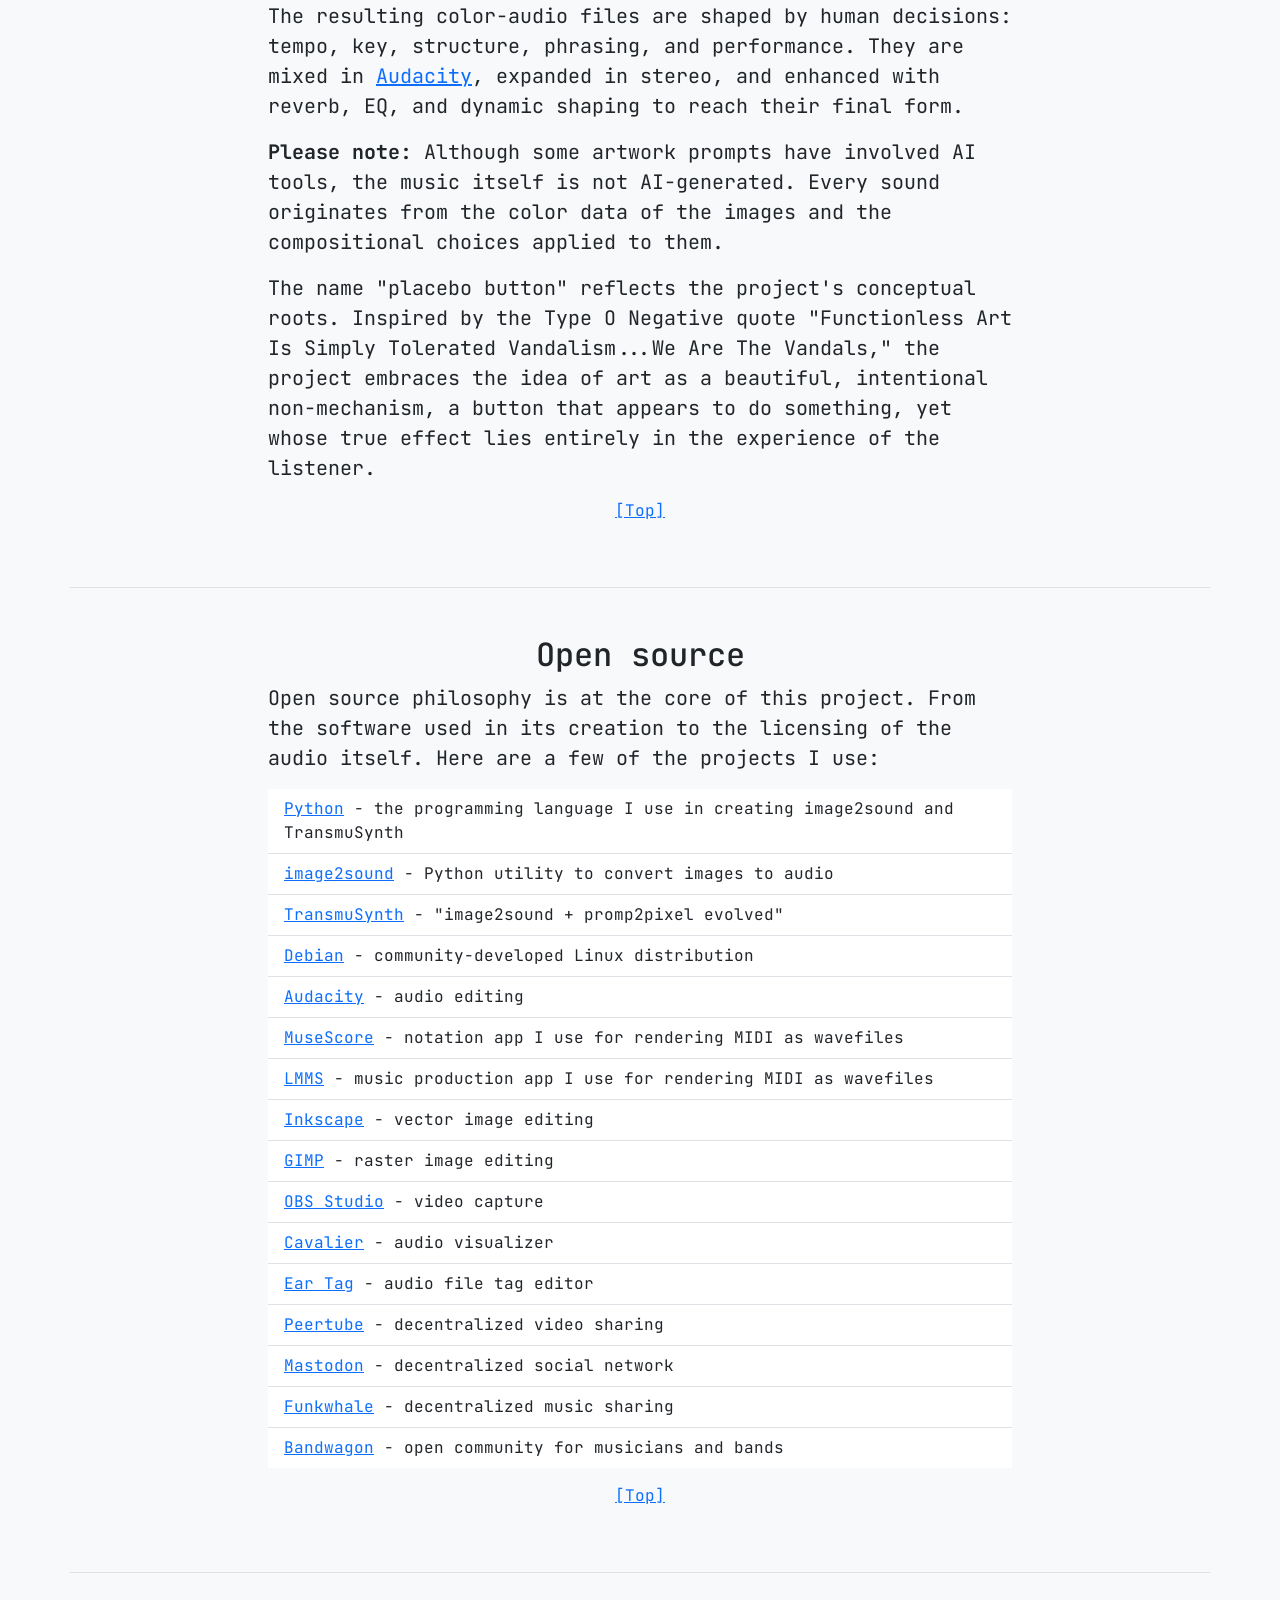
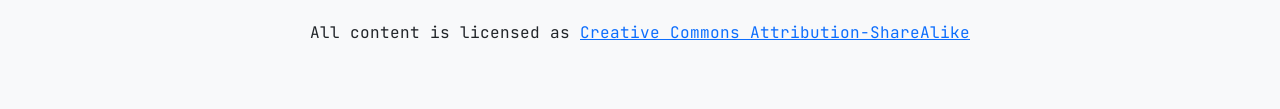
==== commit 7fbbc8f8: "Update description" ====
--- a/index.html
+++ b/index.html
@@ -51,7 +51,7 @@
     <main>
 
         <!-- Recent -->
-        <section class="text-center container" id="top">
+        <!-- <section class="text-center container" id="top">
             <div class="row py-5">
                 <div class="col-lg-6 col-md-8 mx-auto">
                     <h2 class="fw-light">New single!</h2>
@@ -68,21 +68,21 @@
                     </p>
                 </div>
             </div>
-        </section>
+        </section> -->
         <!-- End Recent -->
 
         <!-- Music -->
         <section class="album py-5 border-top" id="music">
             <div class="container">
                 <h2 class="text-center">Music</h2>
-                <div class="row row-cols-1 mt-3 row-cols-sm-1 row-cols-md-2 row-cols-lg-3">
+                <div class="row row-cols-1 mt-3 row-cols-sm-1 row-cols-md-2 row-cols-lg-3 g-4">
 
                     <div class="col d-flex align-items-stretch">
                         <div class="card shadow-sm">
                             <img src="img/Bewegungsstudie-cover.jpg" alt="Auftakt artwork">
                             <div class="card-body">
                                 <p class="card-title fw-bold">Bewegungsstudie</p>
-                                <p class="card-text">This new single continues to refine PLACEB0_BUTT0N's creative approach of image-based algorithmic composition coupled with sculpted sound.</p>
+                                <p class="card-text">A nocturne for string trio born from a swatch of plaid, it refines the human-sculpted algorithmic approach to composition developed in earlier works. </p>
                                 <p class="card-text">Available from: <a href="https://placebobutton.bandcamp.com/album/bewegungsstudiet">Bandcamp</a></p>
                             </div>
                             <div class="card-footer">
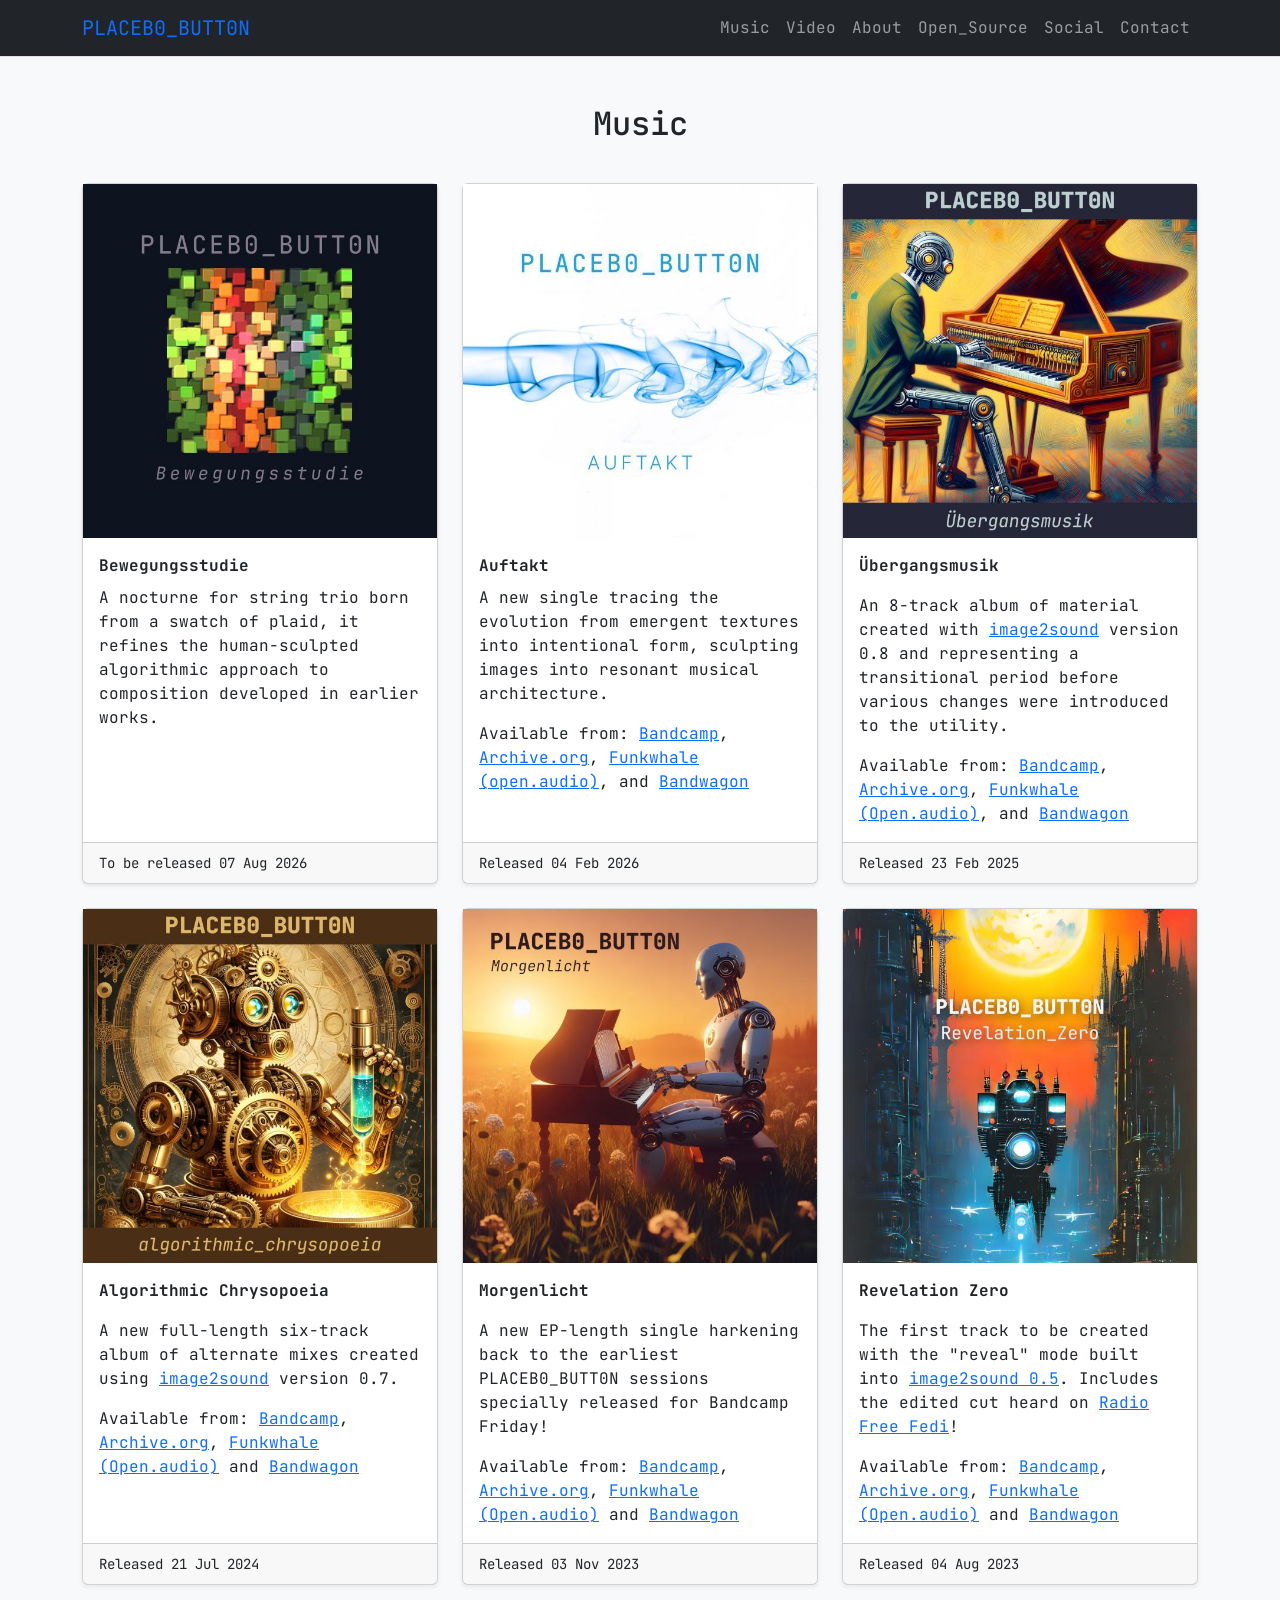
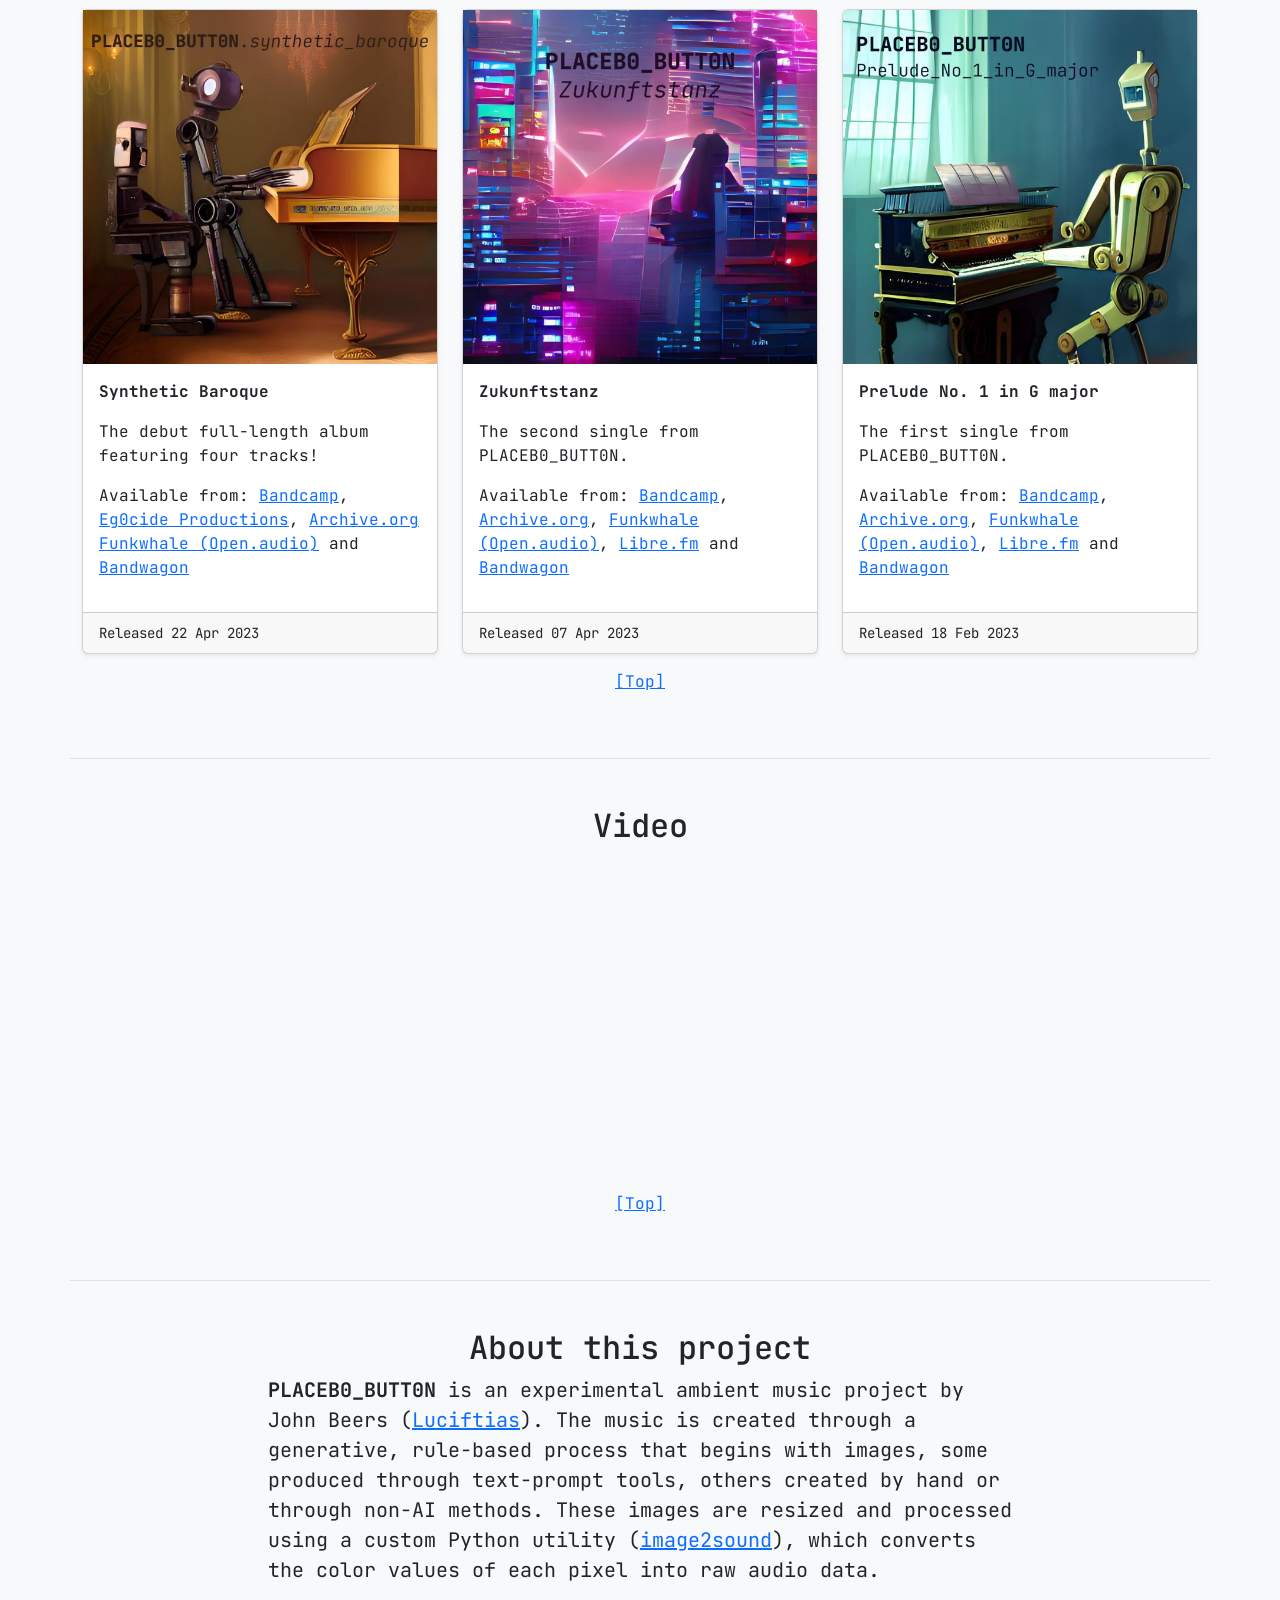
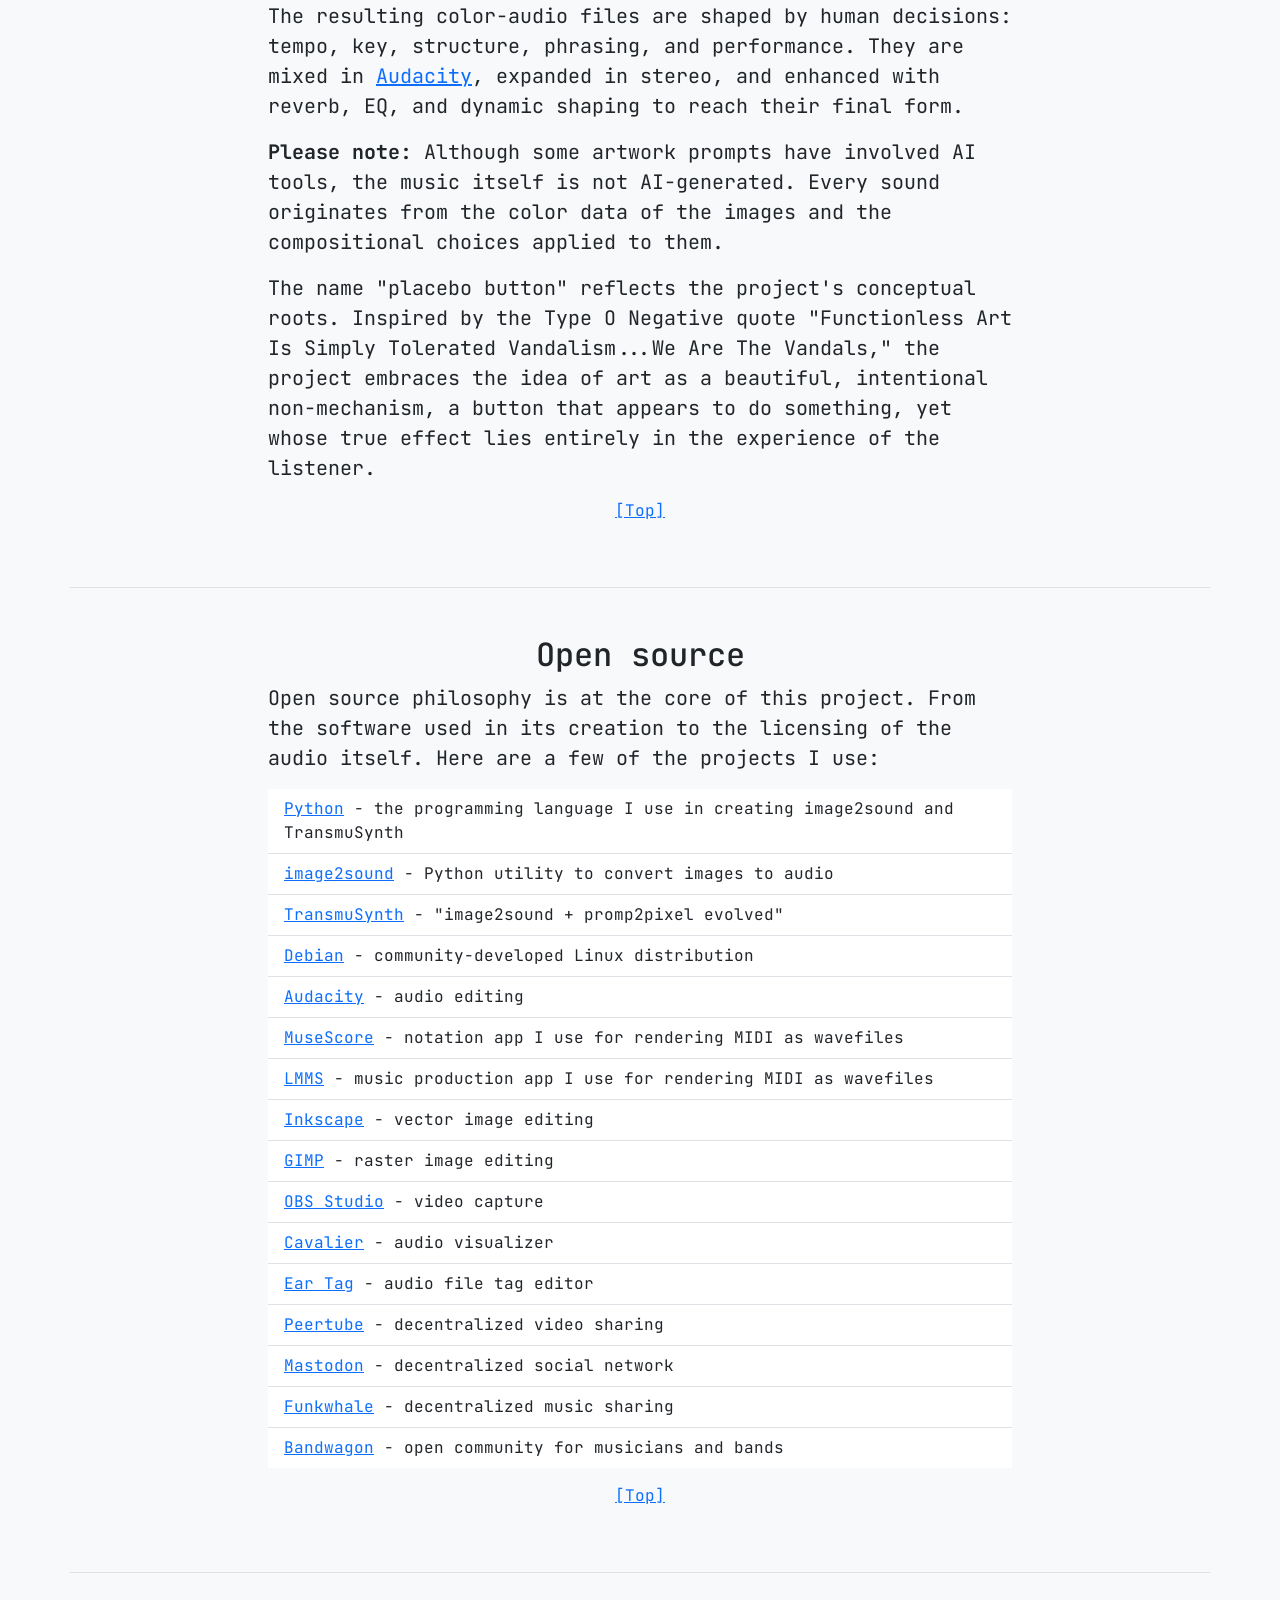
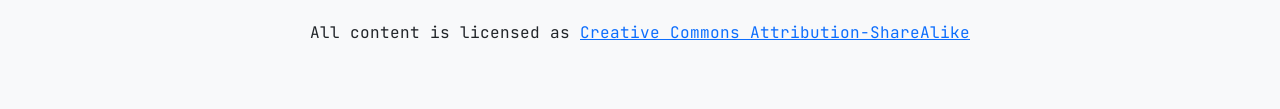
==== commit a8cac592: "Set pre-release state" ====
--- a/index.html
+++ b/index.html
@@ -83,10 +83,10 @@
                             <div class="card-body">
                                 <p class="card-title fw-bold">Bewegungsstudie</p>
                                 <p class="card-text">A nocturne for string trio born from a swatch of plaid, it refines the human-sculpted algorithmic approach to composition developed in earlier works. </p>
-                                <p class="card-text">Available from: <a href="https://placebobutton.bandcamp.com/album/bewegungsstudiet">Bandcamp</a></p>
-                            </div>
-                            <div class="card-footer">
-                                <small>Release 07 Aug 2026</small>
+                                <!-- <p class="card-text">Available from: <a href="https://placebobutton.bandcamp.com/album/bewegungsstudiet">Bandcamp</a></p> -->
+                            </div>
+                            <div class="card-footer">
+                                <small>To be released 07 Aug 2026</small>
                             </div>
                         </div>
                     </div>
@@ -102,7 +102,7 @@
                                     and <a href="https://bandwagon.fm/69831b5cc3019e7d682afc79">Bandwagon</a></p>
                             </div>
                             <div class="card-footer">
-                                <small>Release 04 Feb 2026</small>
+                                <small>Released 04 Feb 2026</small>
                             </div>
                         </div>
                     </div>
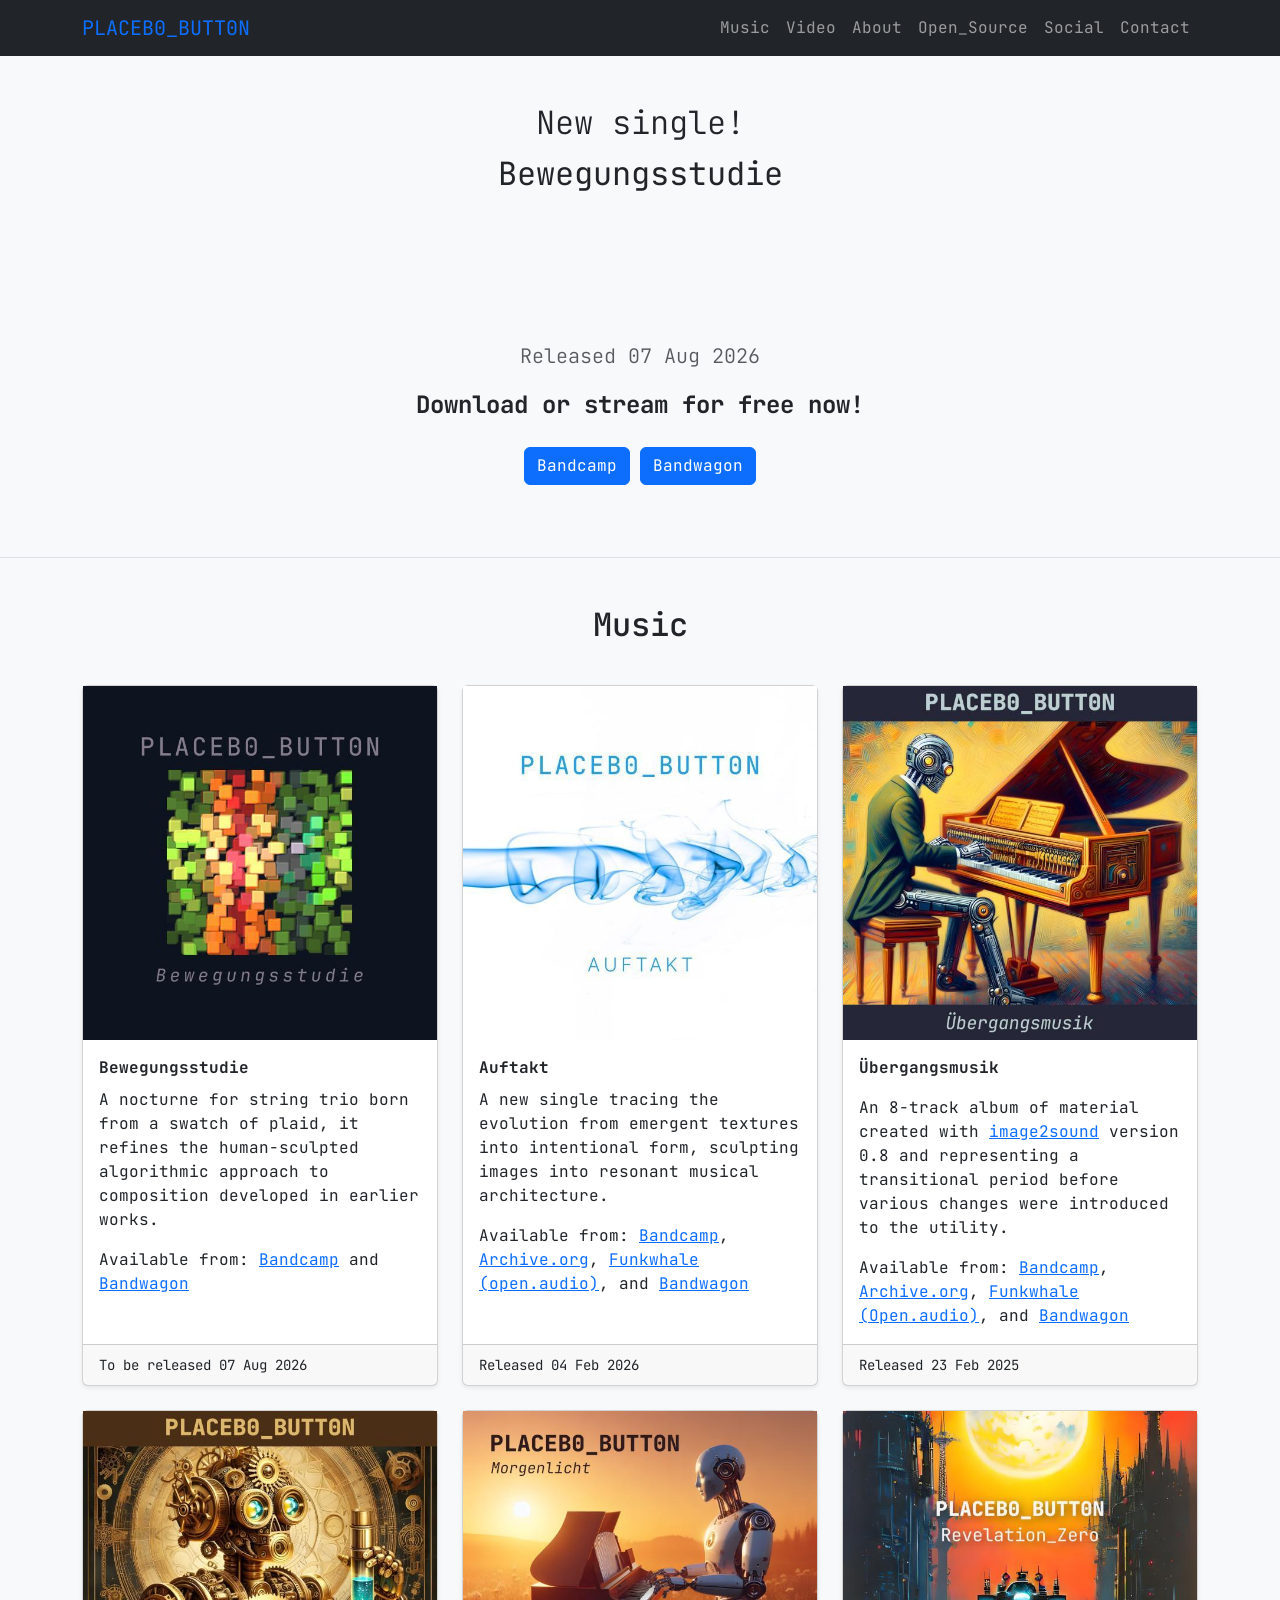
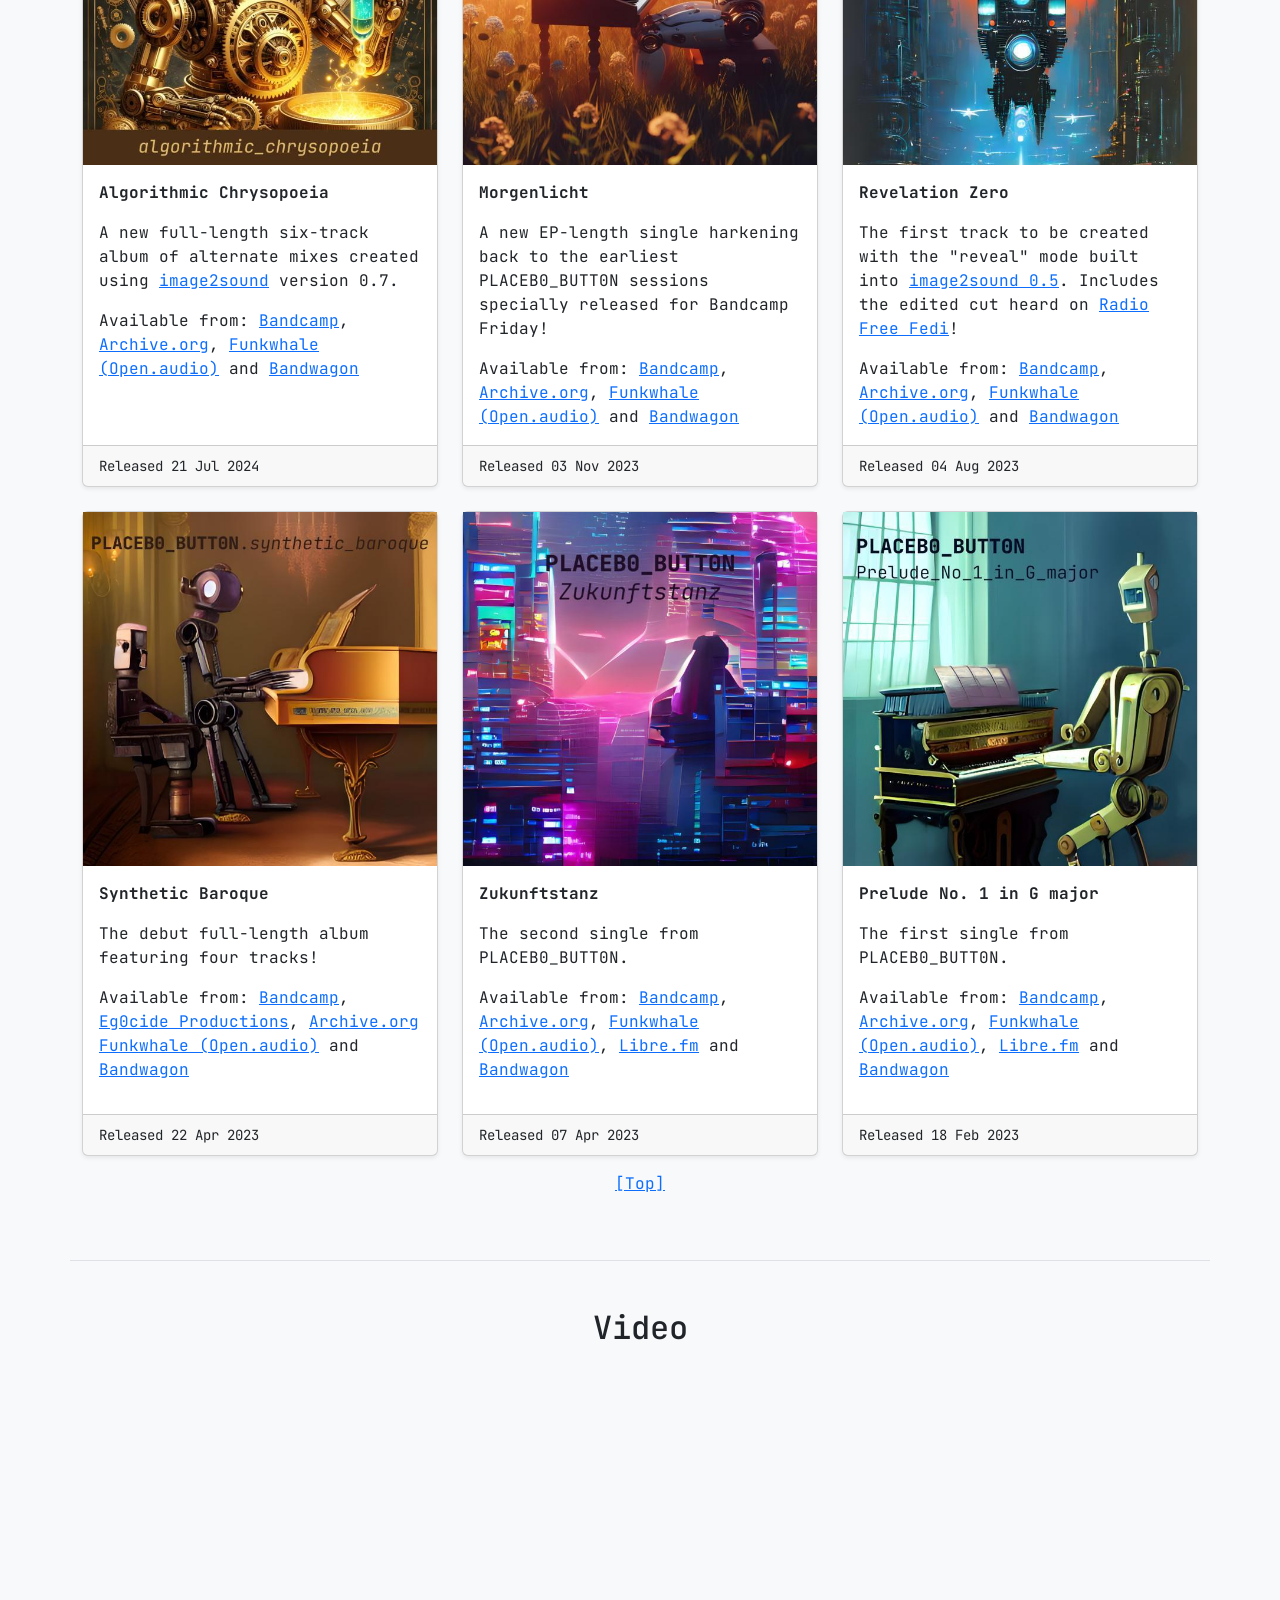
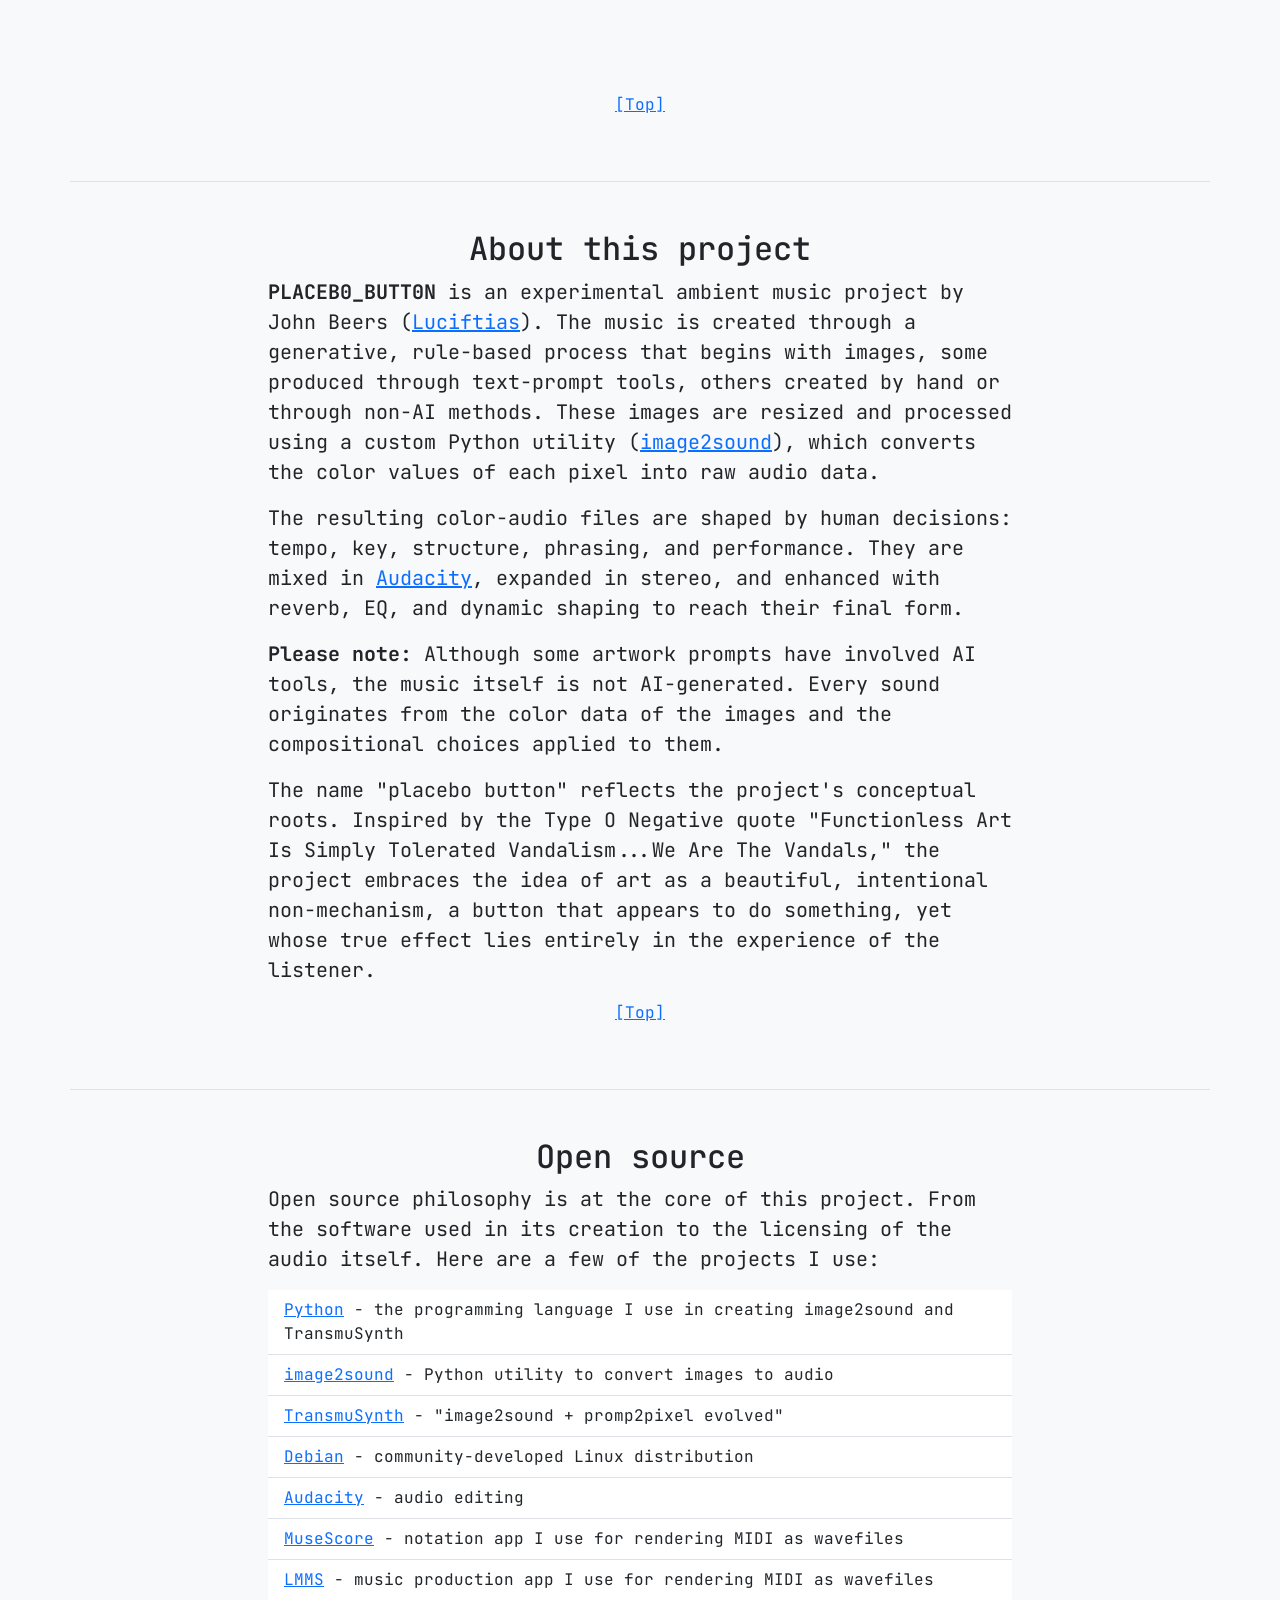
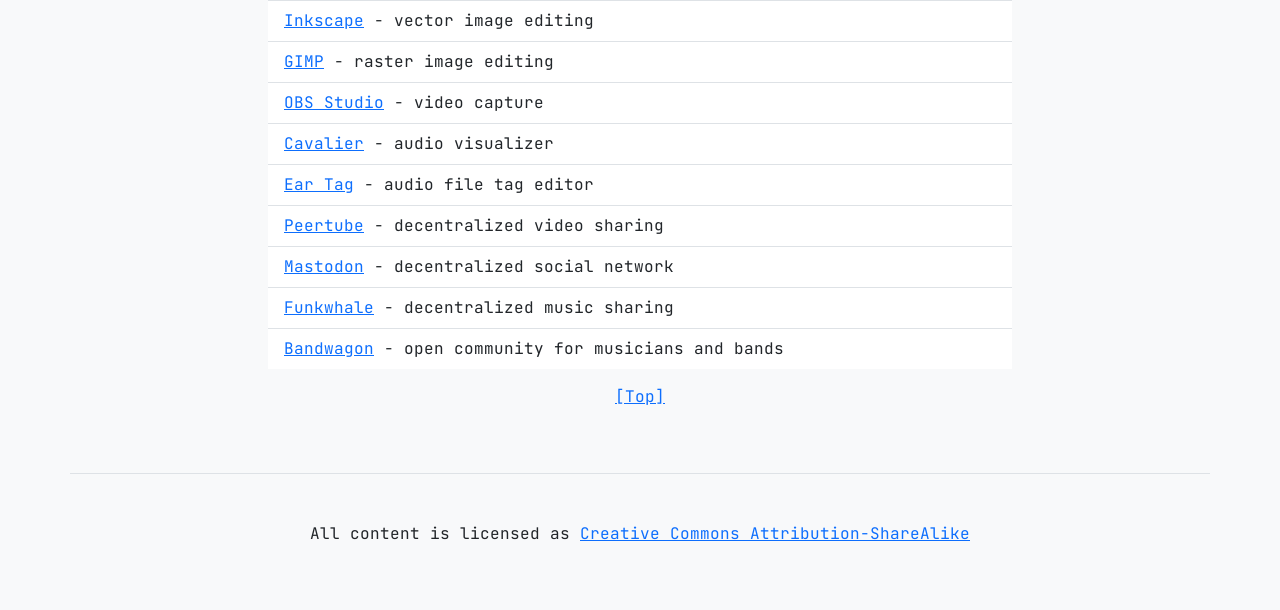
==== commit d12204bd: "Add new release details" ====
--- a/index.html
+++ b/index.html
@@ -51,7 +51,7 @@
     <main>
 
         <!-- Recent -->
-        <!-- <section class="text-center container" id="top">
+        <section class="text-center container" id="top">
             <div class="row py-5">
                 <div class="col-lg-6 col-md-8 mx-auto">
                     <h2 class="fw-light">New single!</h2>
@@ -65,10 +65,12 @@
                     <p>
                         <a href="https://placebobutton.bandcamp.com/album/bewegungsstudie"
                             class="btn btn-primary my-2">Bandcamp</a>
+                        <a href="https://bandwagon.fm/6a75a10bb3b082d8f2b9c5b6" class="btn btn-primary my-2">Bandwagon</a>
                     </p>
                 </div>
             </div>
-        </section> -->
+        </section>
+
         <!-- End Recent -->
 
         <!-- Music -->
@@ -83,7 +85,7 @@
                             <div class="card-body">
                                 <p class="card-title fw-bold">Bewegungsstudie</p>
                                 <p class="card-text">A nocturne for string trio born from a swatch of plaid, it refines the human-sculpted algorithmic approach to composition developed in earlier works. </p>
-                                <!-- <p class="card-text">Available from: <a href="https://placebobutton.bandcamp.com/album/bewegungsstudiet">Bandcamp</a></p> -->
+                                <p class="card-text">Available from: <a href="https://placebobutton.bandcamp.com/album/bewegungsstudie">Bandcamp</a> and <a href="https://bandwagon.fm/6a75a10bb3b082d8f2b9c5b6">Bandwagon</a></p>
                             </div>
                             <div class="card-footer">
                                 <small>To be released 07 Aug 2026</small>
@@ -344,7 +346,7 @@
     </main>
 
     <!-- Footer -->
-    <footer class="footer mt-auto bg-body-tertiary">
+    <footer class="footer mt-auto">
         <div class="container py-5 border-top">
             <p class="text-center">All content is licensed as <a
                     href="https://creativecommons.org/licenses/by-sa/4.0/">Creative Commons Attribution-ShareAlike</a>
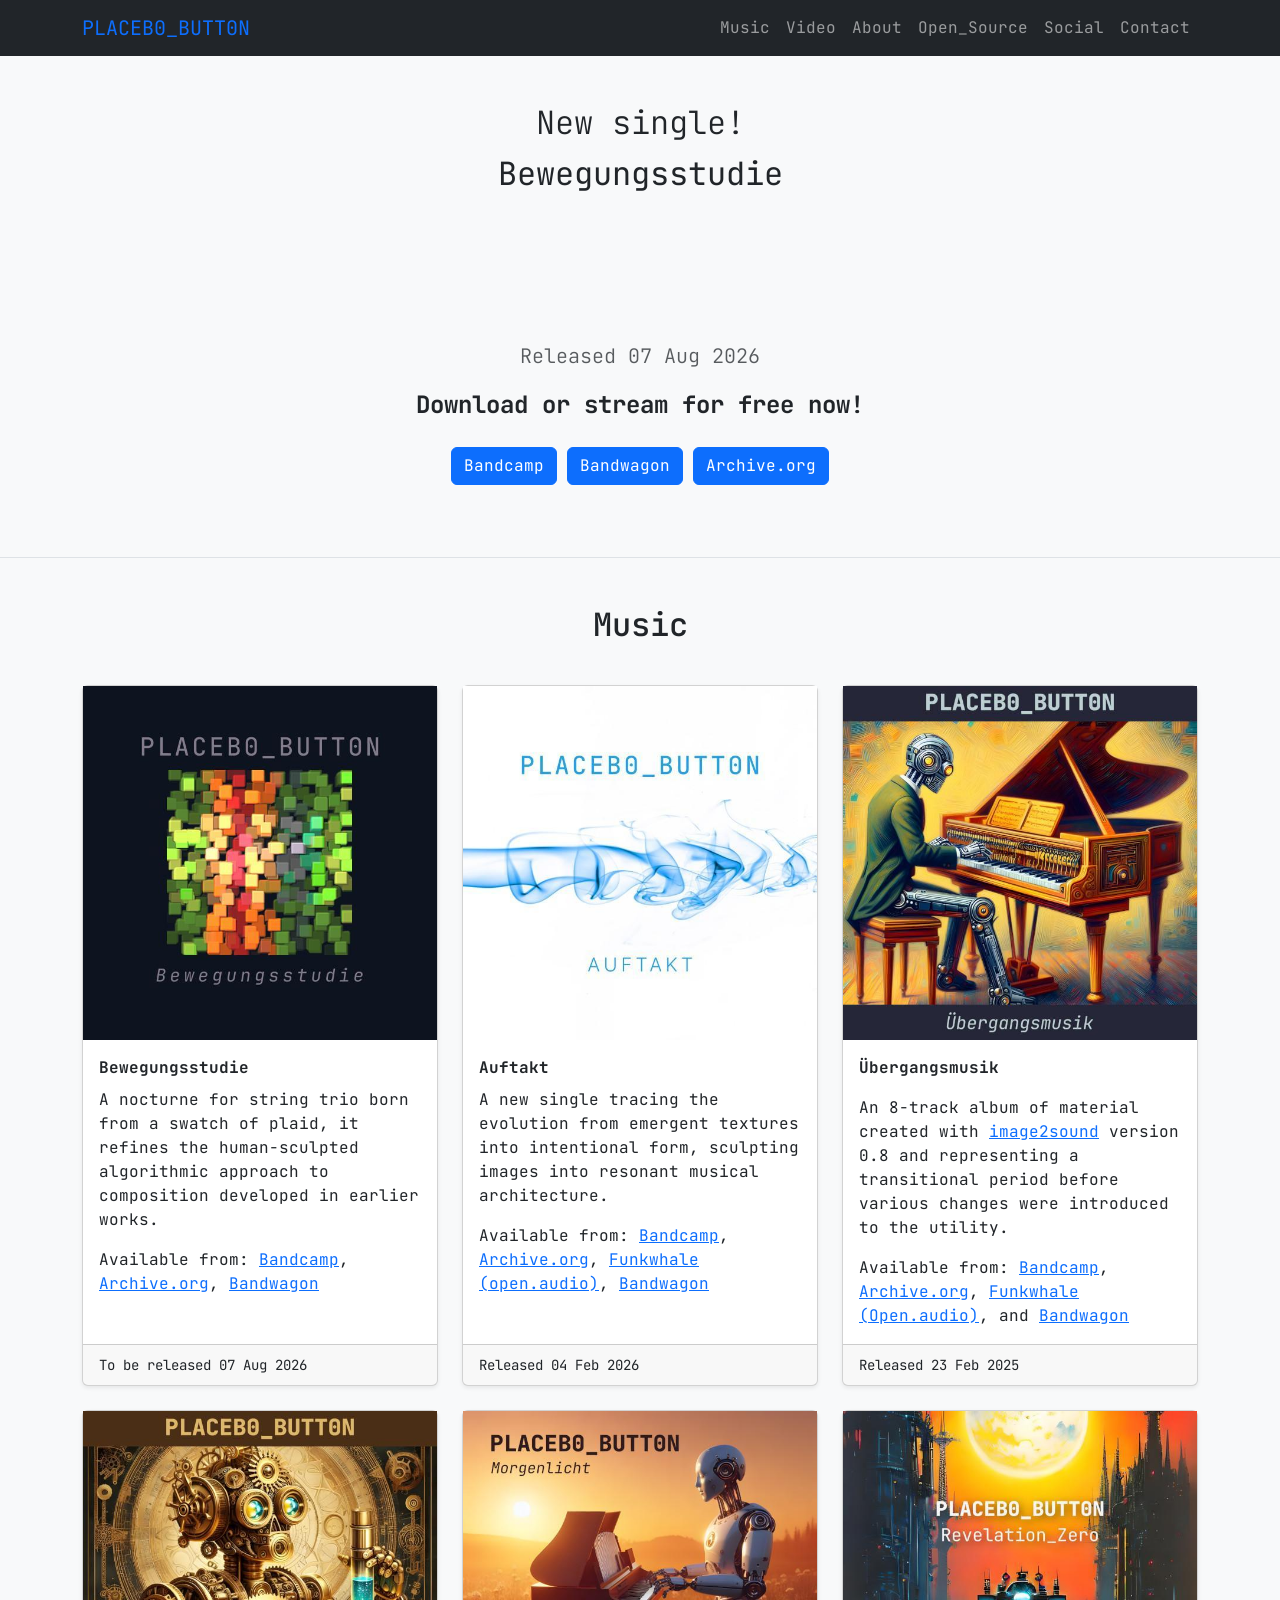
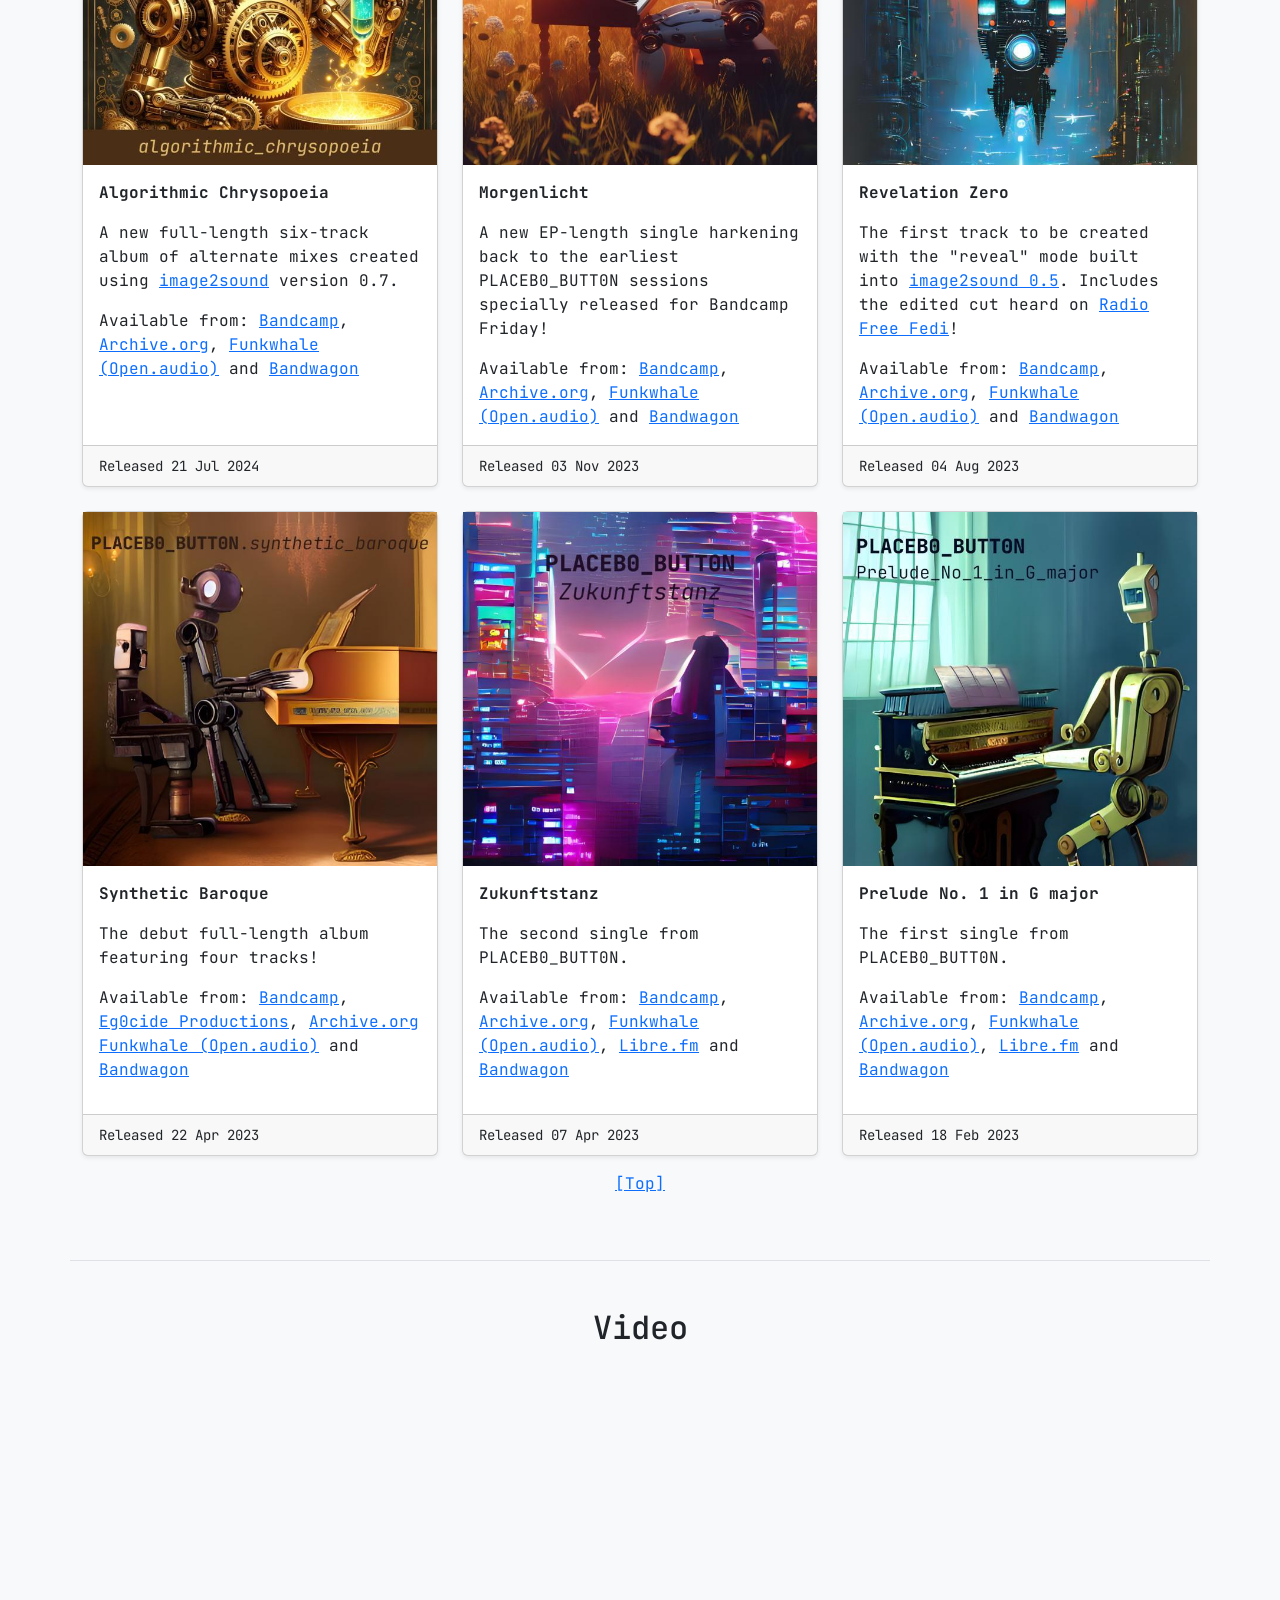
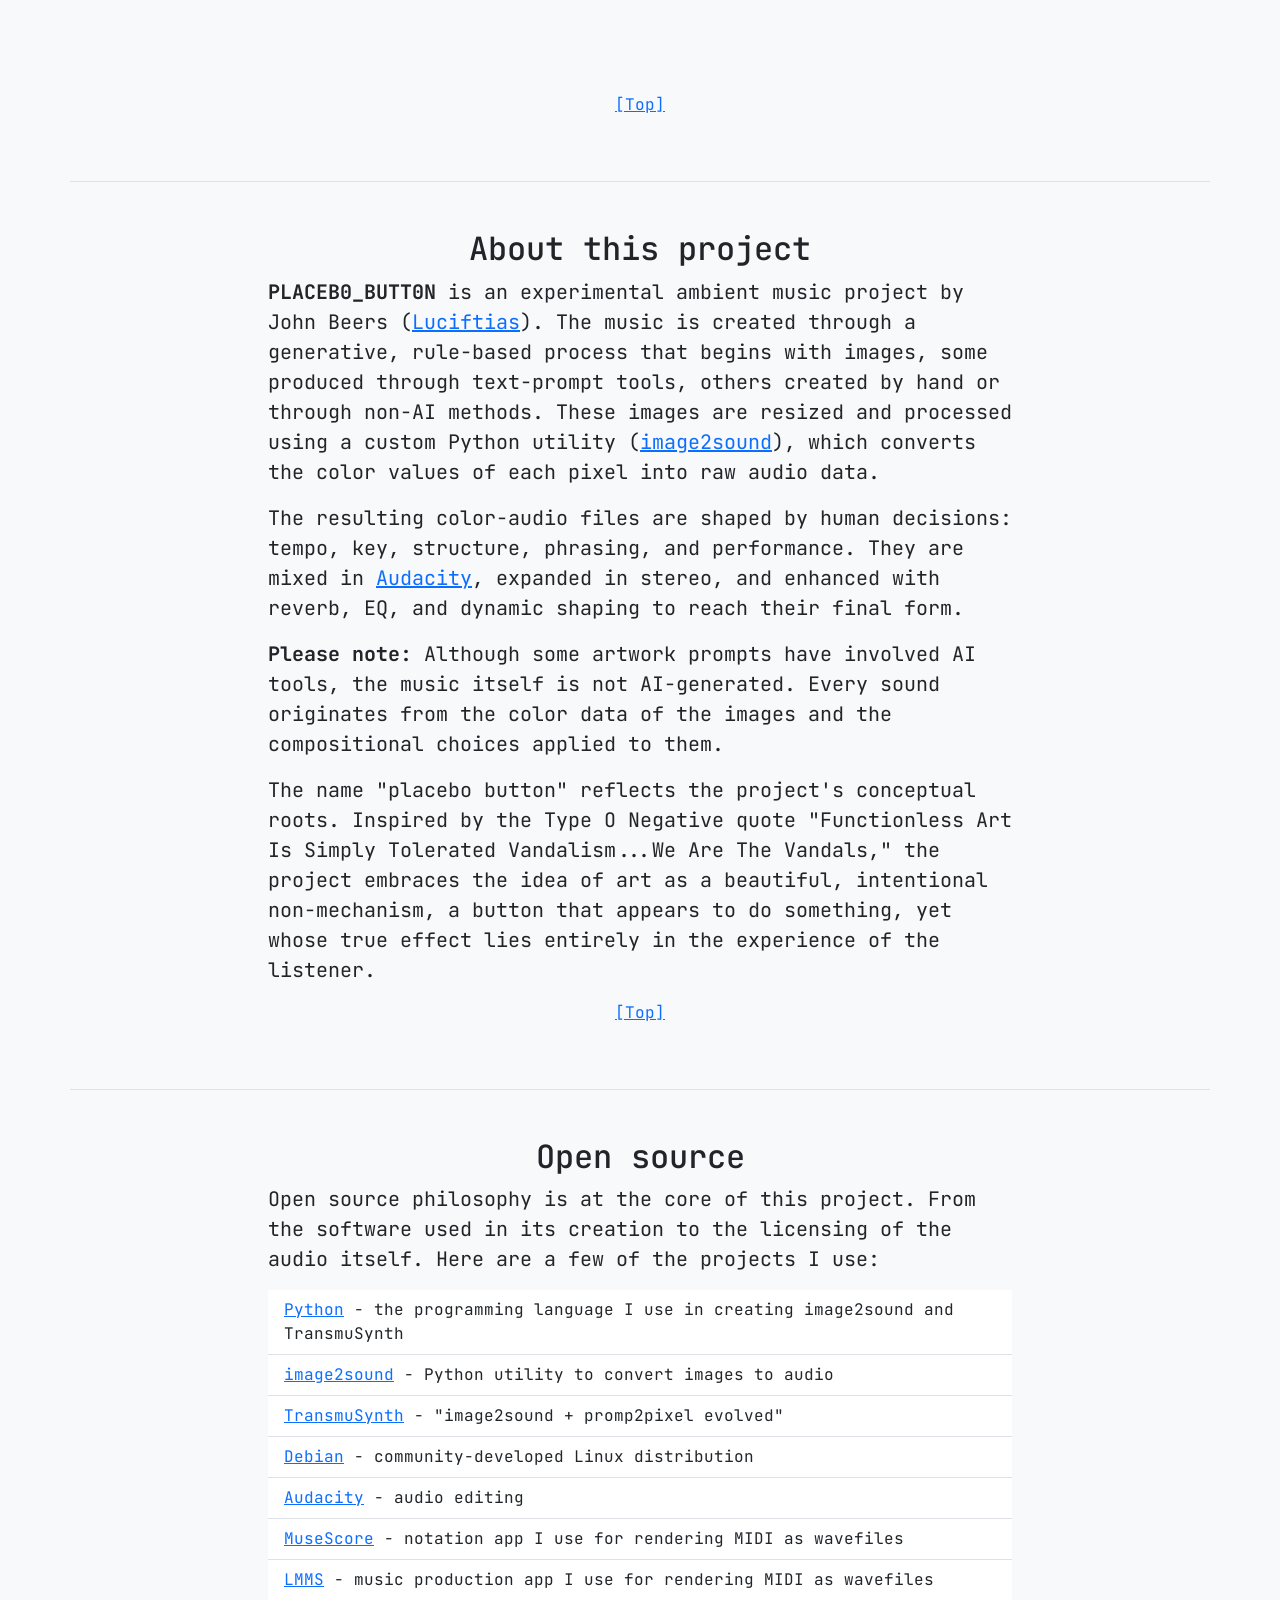
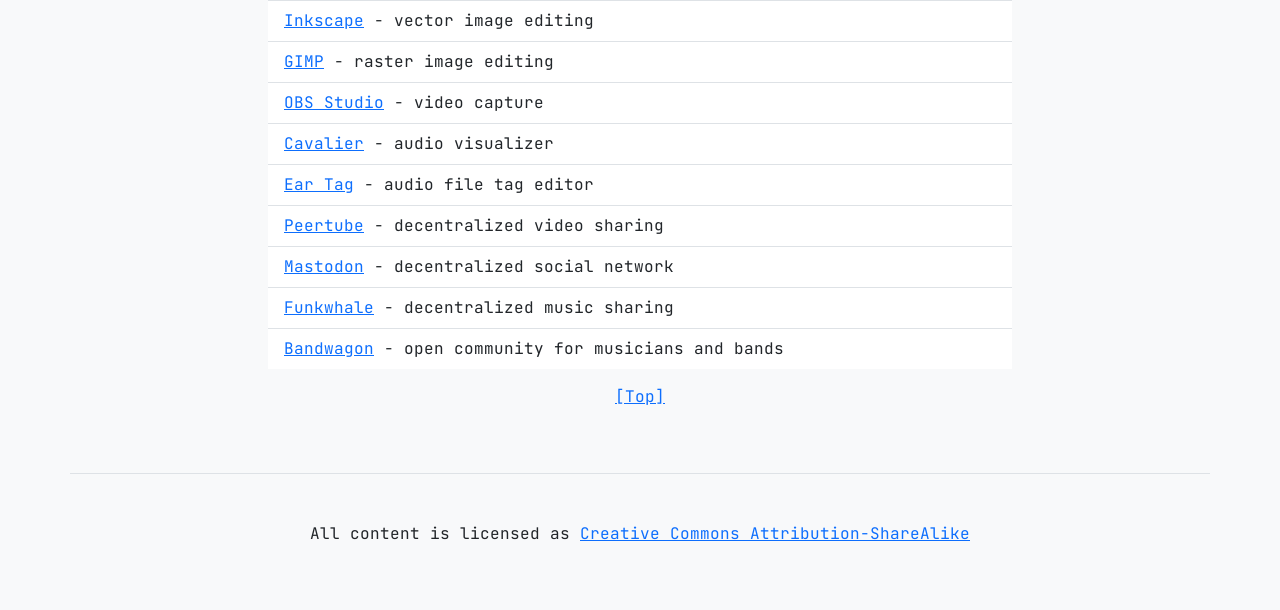
==== commit 72d109fd: "Add archive.org links" ====
--- a/index.html
+++ b/index.html
@@ -65,7 +65,10 @@
                     <p>
                         <a href="https://placebobutton.bandcamp.com/album/bewegungsstudie"
                             class="btn btn-primary my-2">Bandcamp</a>
-                        <a href="https://bandwagon.fm/6a75a10bb3b082d8f2b9c5b6" class="btn btn-primary my-2">Bandwagon</a>
+                        <a href="https://bandwagon.fm/6a75a10bb3b082d8f2b9c5b6"
+                            class="btn btn-primary my-2">Bandwagon</a>
+                        <a href="https://archive.org/details/placebo-button-bewegungsstudie"
+                            class="btn btn-primary my-2">Archive.org</a>
                     </p>
                 </div>
             </div>
@@ -85,7 +88,7 @@
                             <div class="card-body">
                                 <p class="card-title fw-bold">Bewegungsstudie</p>
                                 <p class="card-text">A nocturne for string trio born from a swatch of plaid, it refines the human-sculpted algorithmic approach to composition developed in earlier works. </p>
-                                <p class="card-text">Available from: <a href="https://placebobutton.bandcamp.com/album/bewegungsstudie">Bandcamp</a> and <a href="https://bandwagon.fm/6a75a10bb3b082d8f2b9c5b6">Bandwagon</a></p>
+                                <p class="card-text">Available from: <a href="https://placebobutton.bandcamp.com/album/bewegungsstudie">Bandcamp</a>, <a href="https://archive.org/details/placebo-button-bewegungsstudie">Archive.org</a>, <a href="https://bandwagon.fm/6a75a10bb3b082d8f2b9c5b6">Bandwagon</a></p>
                             </div>
                             <div class="card-footer">
                                 <small>To be released 07 Aug 2026</small>
@@ -101,7 +104,7 @@
                                 <p class="card-text">A new single tracing the evolution from emergent textures into
                                     intentional form, sculpting images into resonant musical architecture.</p>
                                 <p class="card-text">Available from: <a href="https://placebobutton.bandcamp.com/album/auftakt">Bandcamp</a>, <a href="https://archive.org/details/placebo-button-auftakt">Archive.org</a>, <a href="https://open.audio/library/albums/22148">Funkwhale (open.audio)</a>,
-                                    and <a href="https://bandwagon.fm/69831b5cc3019e7d682afc79">Bandwagon</a></p>
+                                <a href="https://bandwagon.fm/69831b5cc3019e7d682afc79">Bandwagon</a></p>
                             </div>
                             <div class="card-footer">
                                 <small>Released 04 Feb 2026</small>
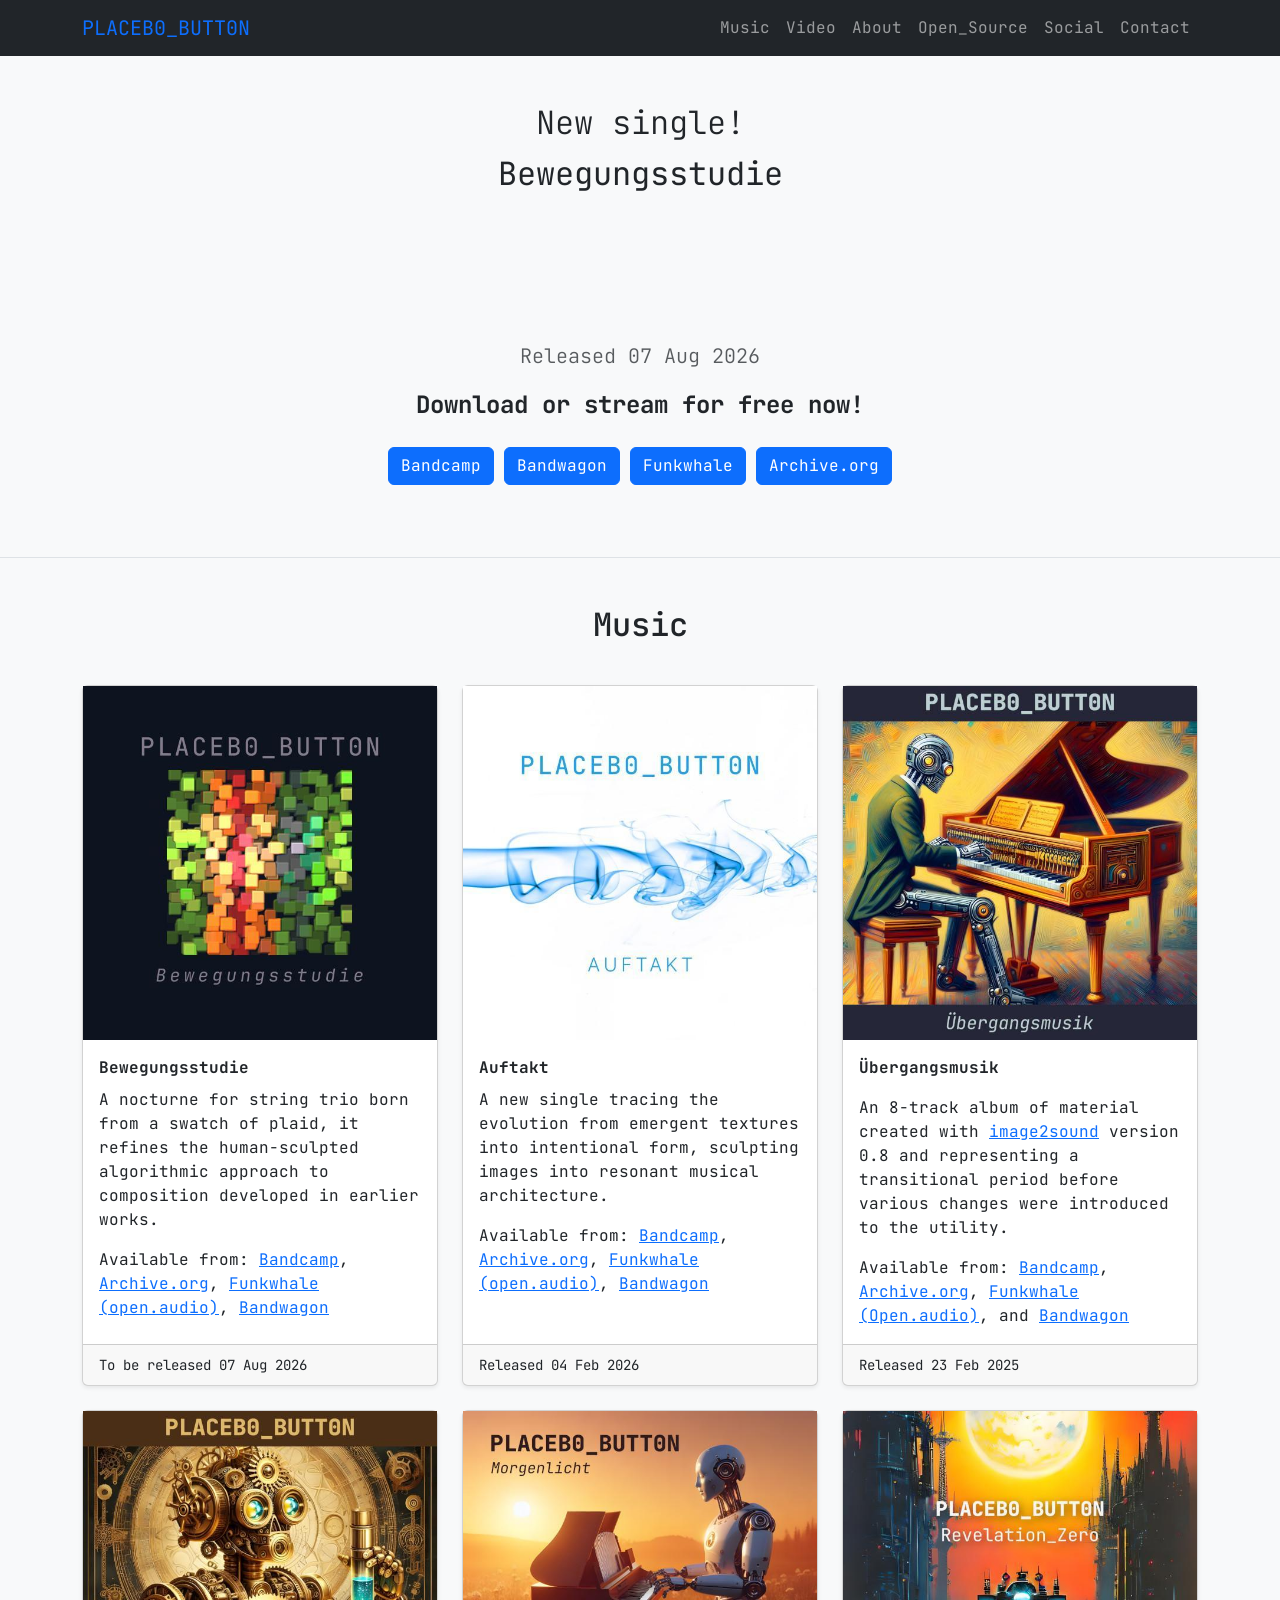
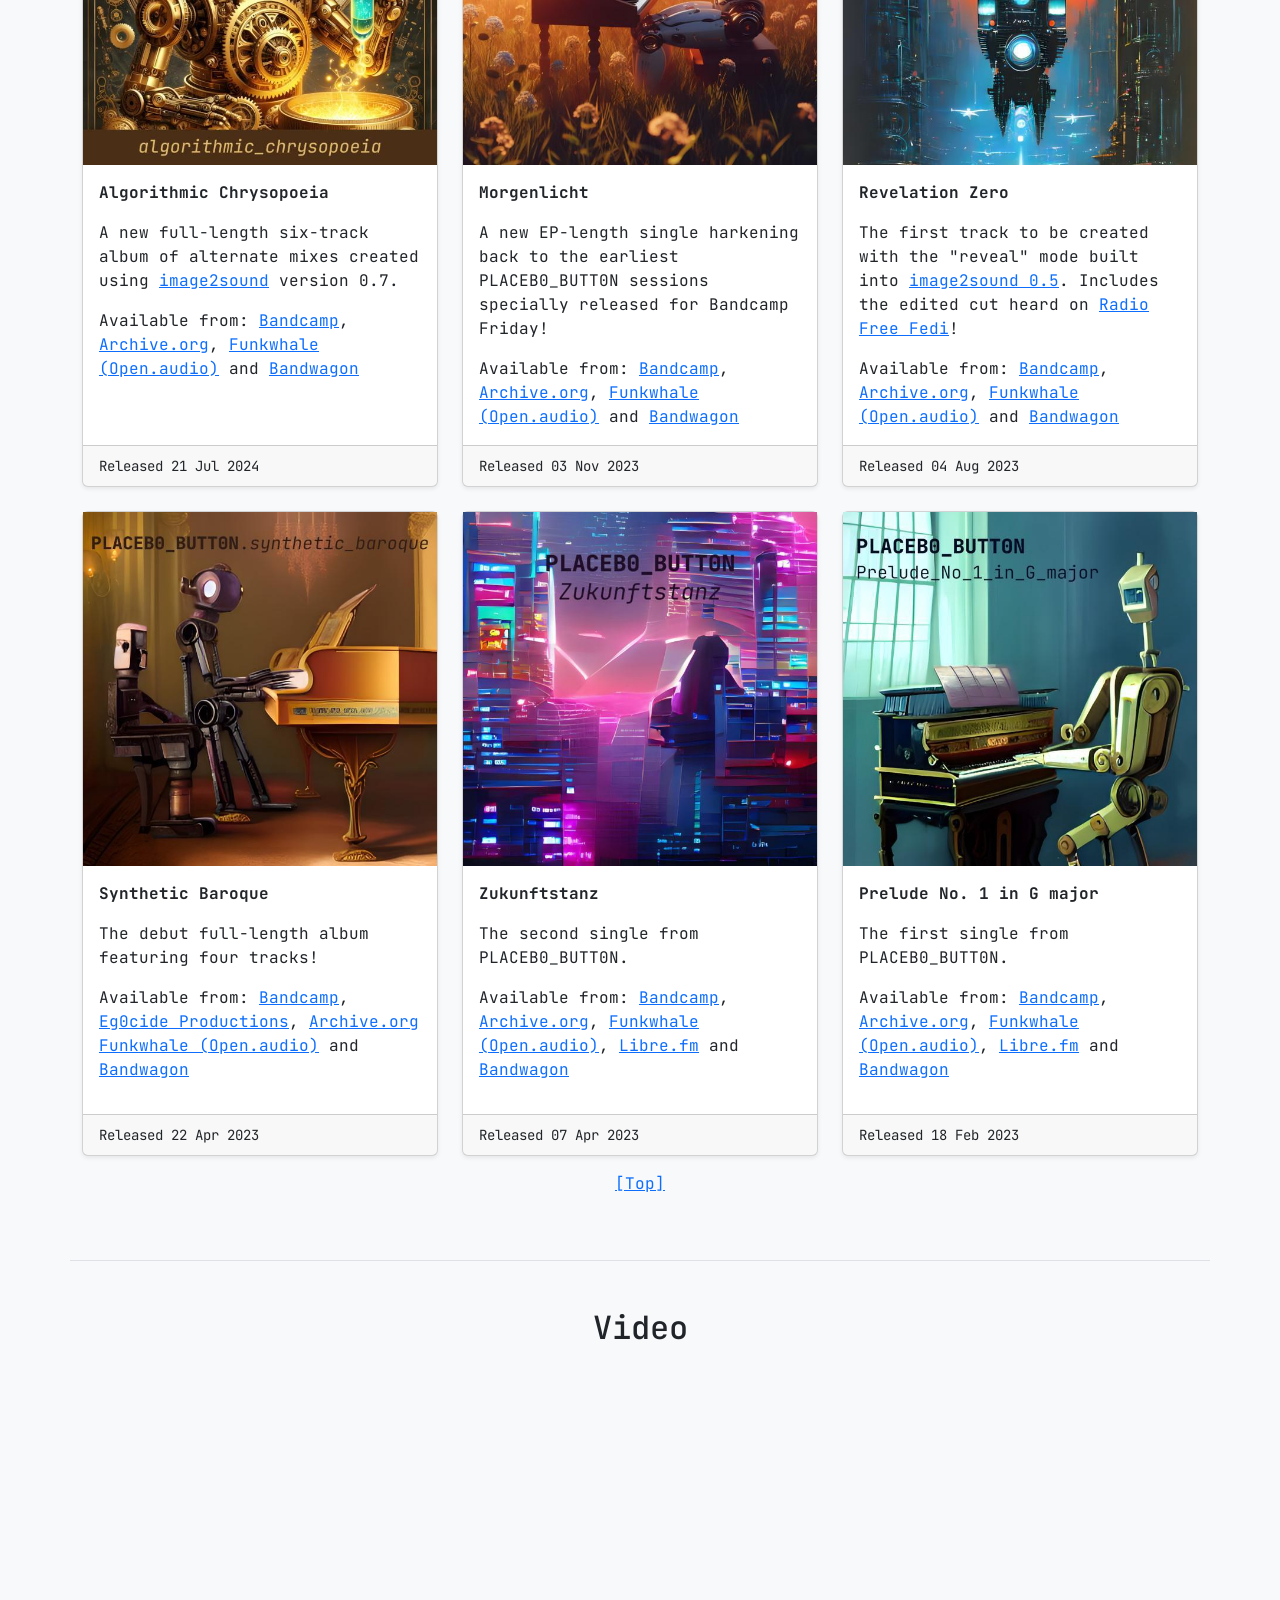
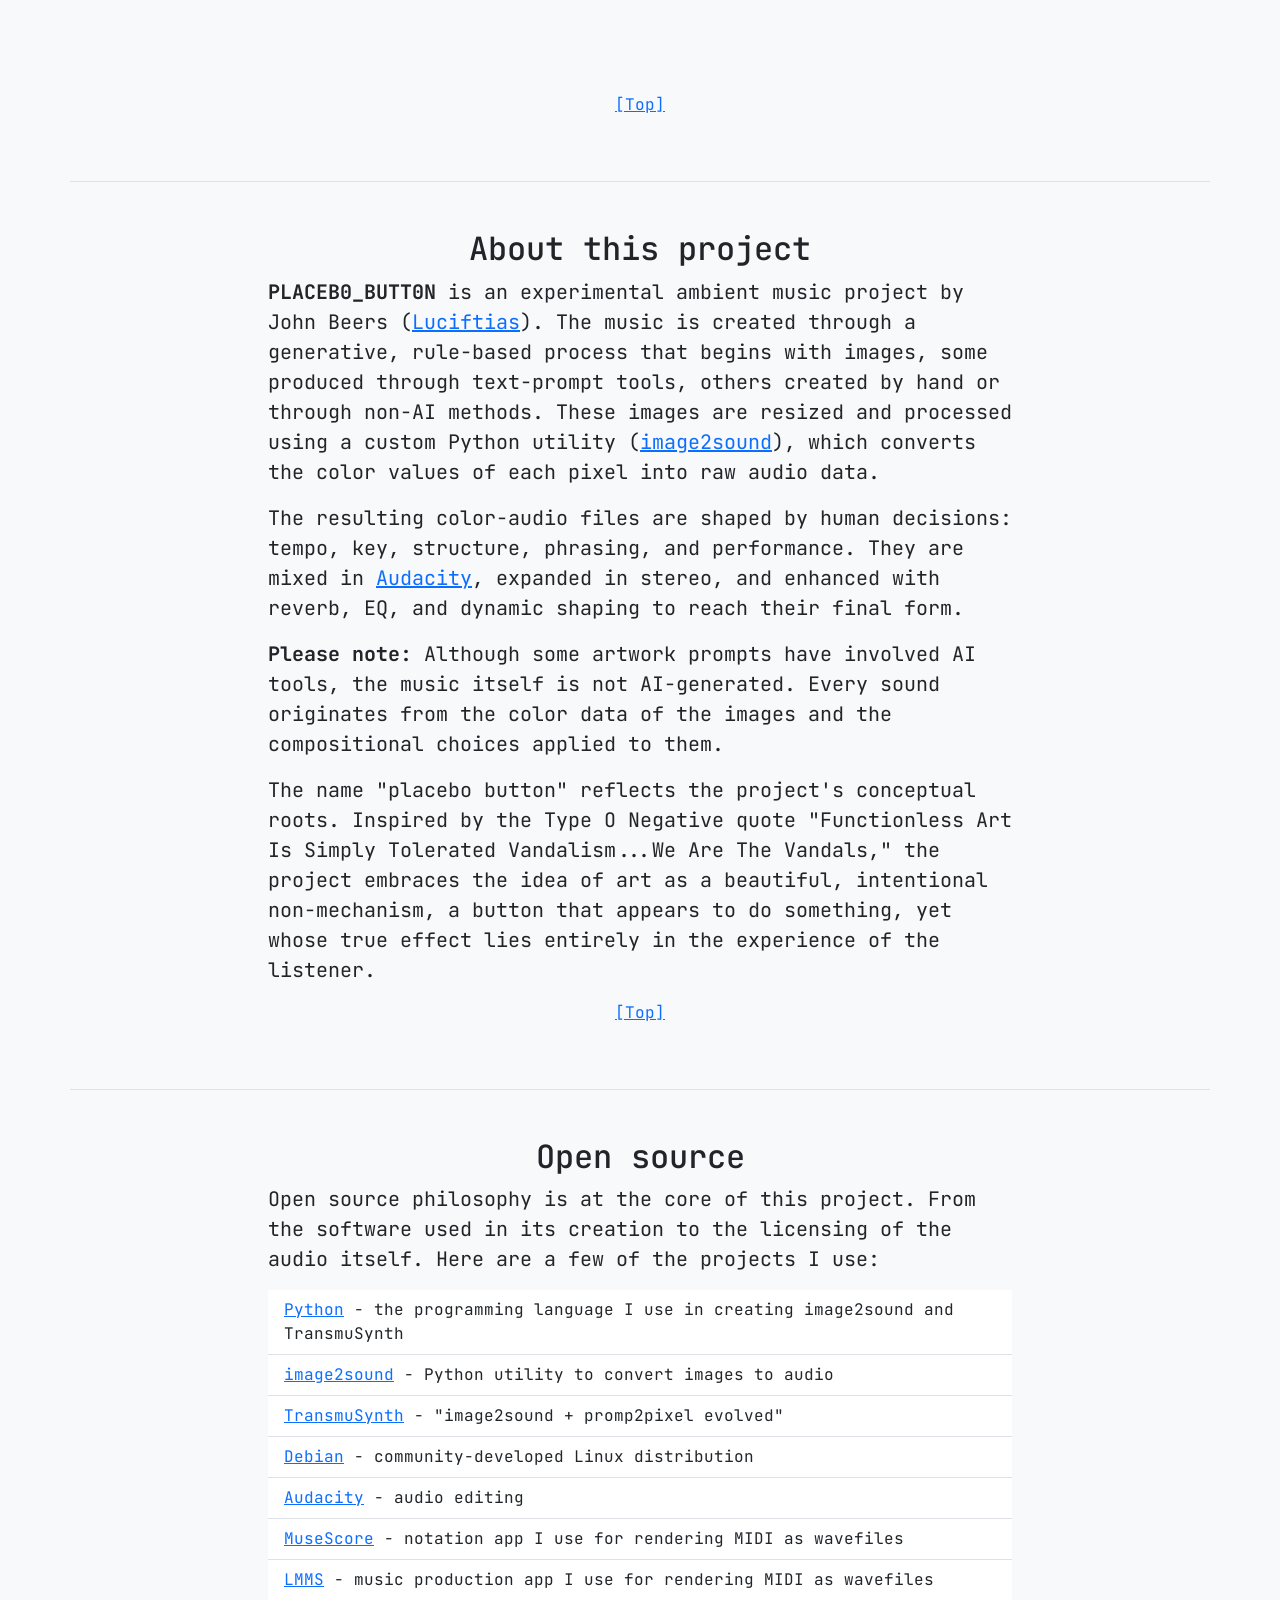
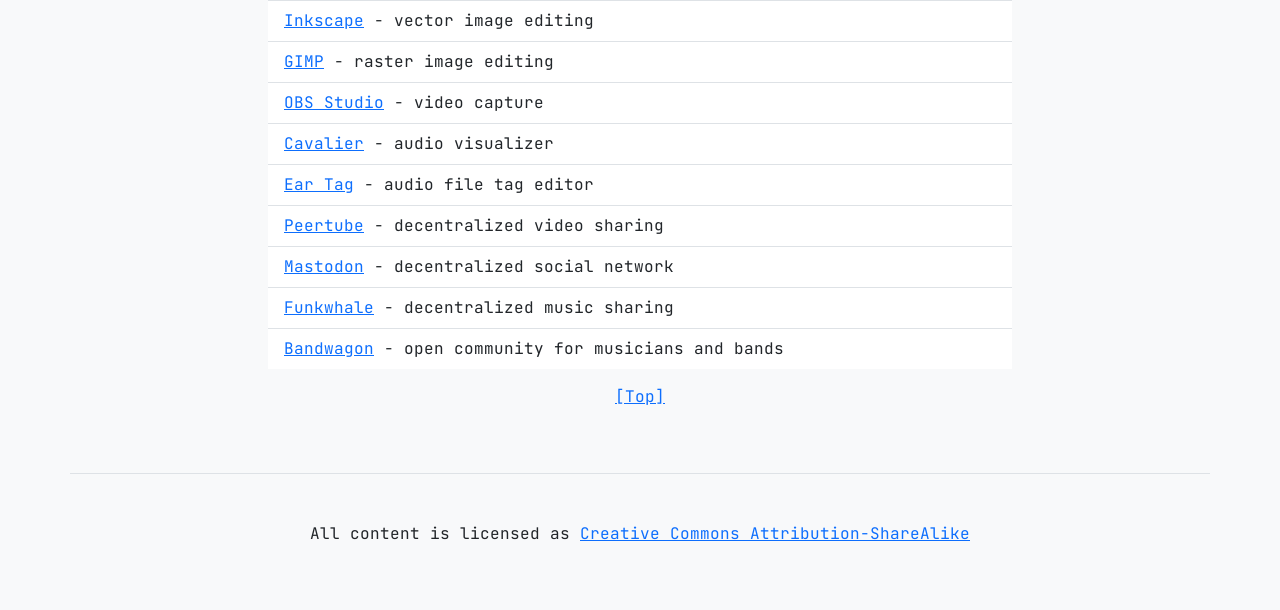
==== commit 63788f4b: "Add Funkwhale link" ====
--- a/index.html
+++ b/index.html
@@ -67,6 +67,8 @@
                             class="btn btn-primary my-2">Bandcamp</a>
                         <a href="https://bandwagon.fm/6a75a10bb3b082d8f2b9c5b6"
                             class="btn btn-primary my-2">Bandwagon</a>
+                        <a href="https://open.audio/library/albums/24171/"
+                            class="btn btn-primary my-2">Funkwhale</a>
                         <a href="https://archive.org/details/placebo-button-bewegungsstudie"
                             class="btn btn-primary my-2">Archive.org</a>
                     </p>
@@ -88,7 +90,7 @@
                             <div class="card-body">
                                 <p class="card-title fw-bold">Bewegungsstudie</p>
                                 <p class="card-text">A nocturne for string trio born from a swatch of plaid, it refines the human-sculpted algorithmic approach to composition developed in earlier works. </p>
-                                <p class="card-text">Available from: <a href="https://placebobutton.bandcamp.com/album/bewegungsstudie">Bandcamp</a>, <a href="https://archive.org/details/placebo-button-bewegungsstudie">Archive.org</a>, <a href="https://bandwagon.fm/6a75a10bb3b082d8f2b9c5b6">Bandwagon</a></p>
+                                <p class="card-text">Available from: <a href="https://placebobutton.bandcamp.com/album/bewegungsstudie">Bandcamp</a>, <a href="https://archive.org/details/placebo-button-bewegungsstudie">Archive.org</a>, <a href="https://open.audio/library/albums/24171">Funkwhale (open.audio)</a>, <a href="https://bandwagon.fm/6a75a10bb3b082d8f2b9c5b6">Bandwagon</a></p>
                             </div>
                             <div class="card-footer">
                                 <small>To be released 07 Aug 2026</small>
